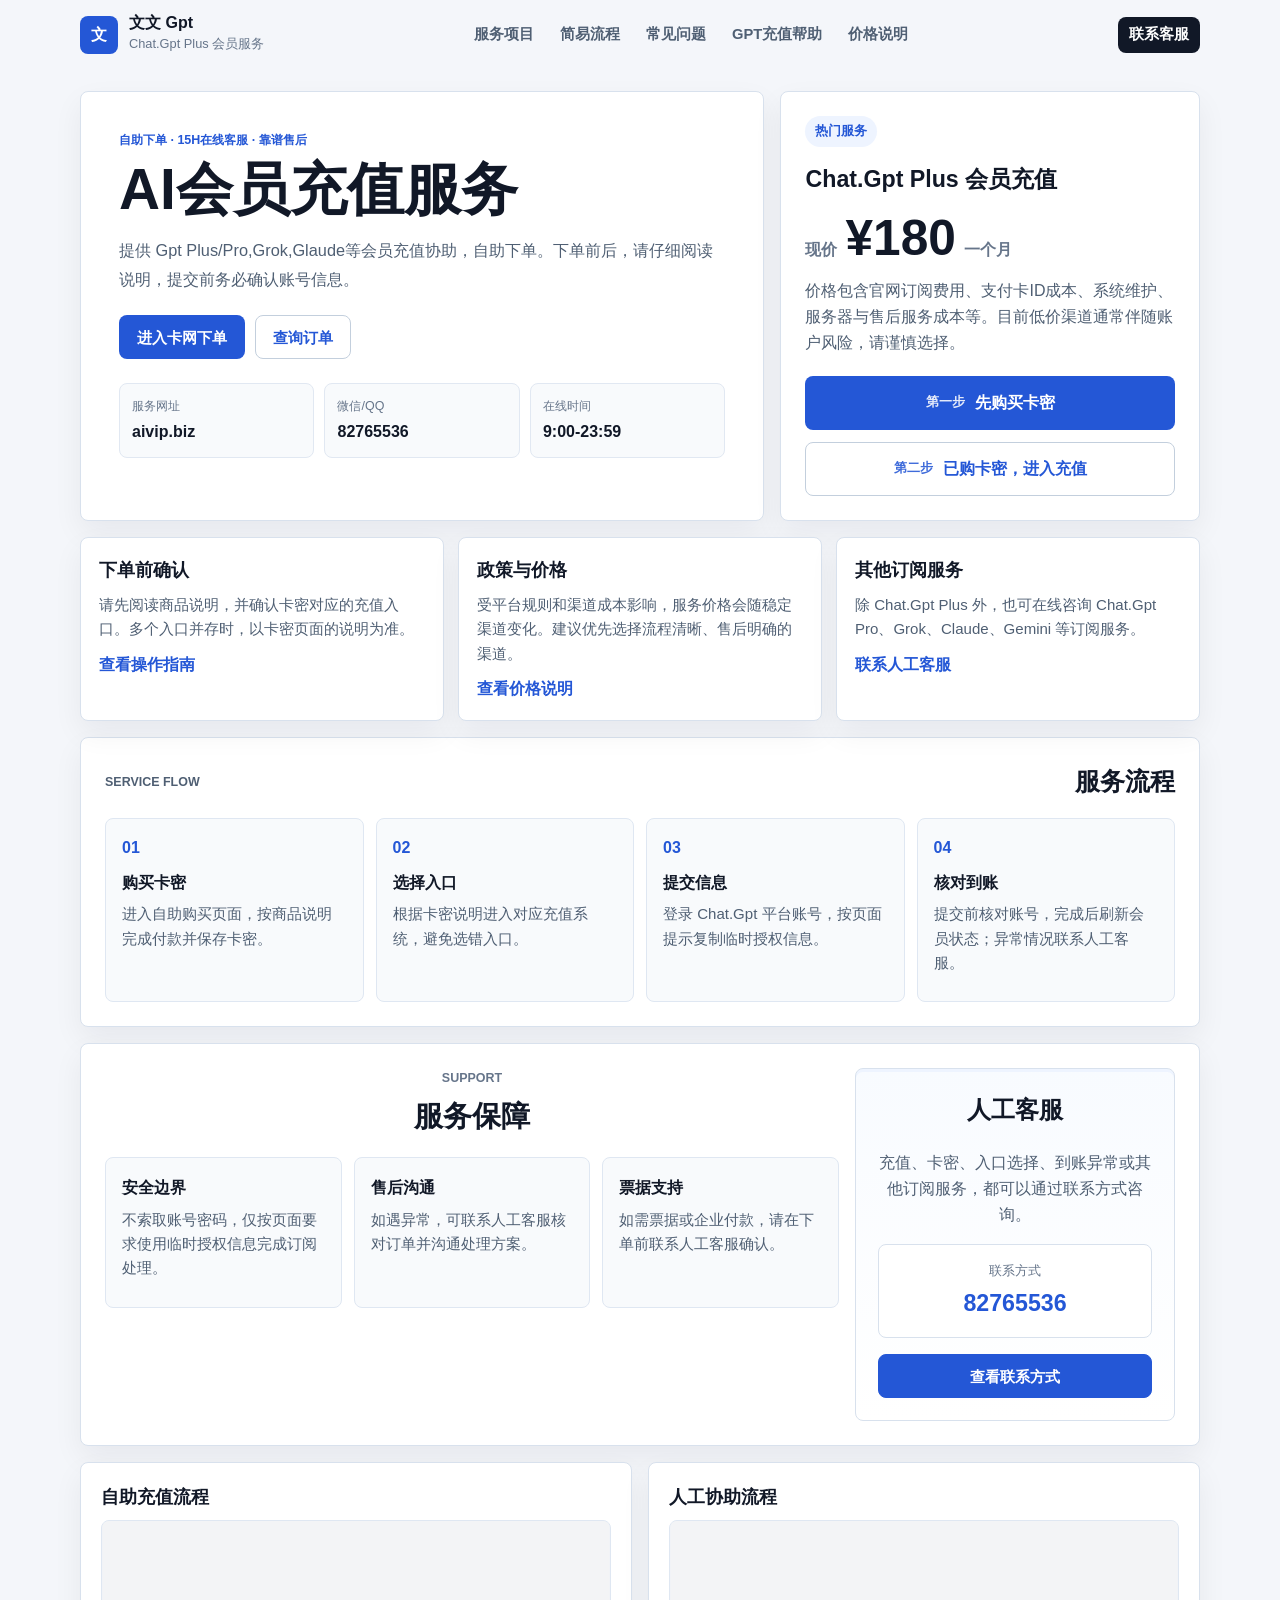
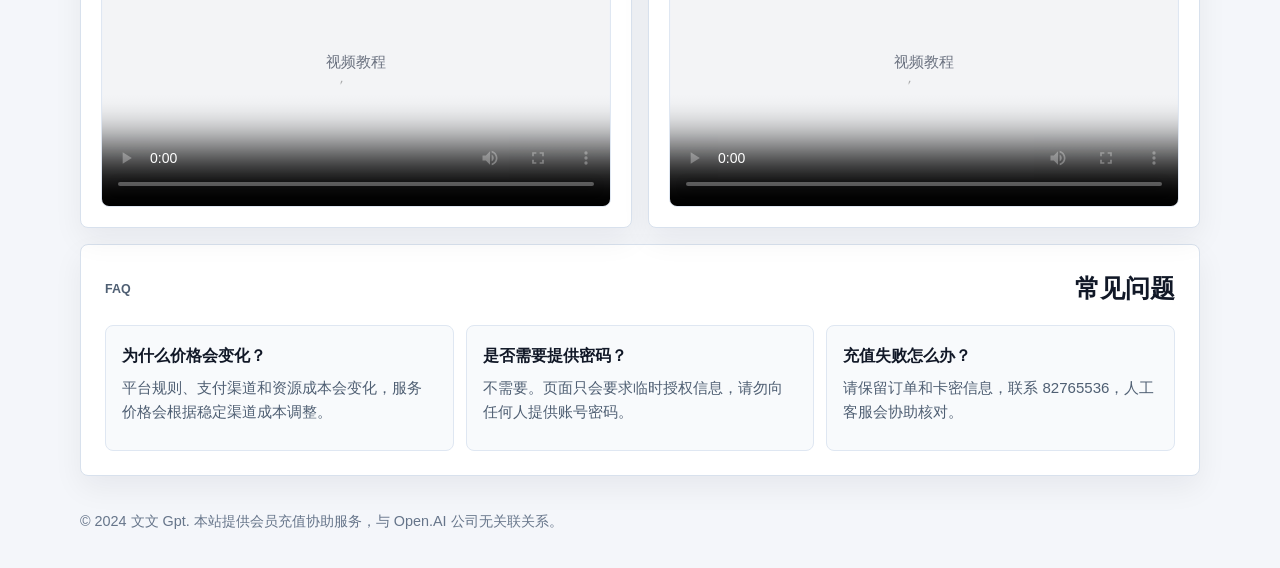
==== index.html @ f16b0b7b "Backup site files from lsw116/linlin at 4ec5c70" ====
<!DOCTYPE html>
<html lang="zh-CN">
<head>
  <meta charset="UTF-8">
  <meta name="viewport" content="width=device-width, initial-scale=1.0">
  <title>Chat.Gpt Plus 会员服务 | 文文 Gpt</title>
  <meta name="description" content="Chat.Gpt Plus 会员充值协助、自助购买指引与人工客服支持。服务网址 aivip.biz，联系方式 82765536。">
  <meta name="robots" content="noindex,nofollow,noarchive,nosnippet">
  <meta name="googlebot" content="noindex,nofollow,noarchive,nosnippet">
  <meta name="referrer" content="no-referrer">
  <link rel="stylesheet" href="assets/professional.css">
</head>
<body class="clean-home">
  <header class="site-header">
    <a class="brand" href="index.html" aria-label="文文 Gpt 首页">
      <span class="brand-mark">文</span>
      <span>
        <strong>文文 Gpt</strong>
        <small>Chat.Gpt Plus 会员服务</small>
      </span>
    </a>
    <nav class="site-nav" aria-label="主导航">
      <a href="#service">服务项目</a>
      <a href="#process">简易流程</a>
      <a href="#faq">常见问题</a>
      <a href="help.html"> GPT充值帮助</a>
      <a href="gpt170.html">价格说明</a>
    </nav>
    <a class="nav-action" href="#" onclick="event.preventDefault(); alert('客服每日15小时在线，微信和 QQ 同号：82765536');">联系客服</a>
  </header>

  <main>
    <section class="hero-section">
      <div class="hero-copy">
        <p class="eyebrow">自助下单 · 15h在线客服 · 靠谱售后</p>
        <h1>AI会员充值服务</h1>
        <p class="hero-lead">
          提供 Gpt Plus/Pro,Grok,Glaude等会员充值协助，自助下单。下单前后，请仔细阅读说明，提交前务必确认账号信息。
        </p>
        <div class="hero-actions">
          <a class="btn btn-primary" href="https://fe.dtyuedan.cn/shop/gptplus" target="_blank" rel="noopener noreferrer nofollow">进入卡网下单</a>
          <a class="btn btn-secondary" href="https://fe.dtyuedan.cn/order" target="_blank" rel="noopener noreferrer nofollow" data-order-query>查询订单</a>
        </div>
        <dl class="hero-meta">
          <div>
            <dt>服务网址</dt>
            <dd>aivip.biz</dd>
          </div>
          <div>
            <dt>微信/QQ</dt>
            <dd>82765536</dd>
          </div>
          <div>
            <dt>在线时间</dt>
            <dd>9:00-23:59</dd>
          </div>
        </dl>
      </div>

      <aside class="order-card" id="service">
        <div class="card-label">热门服务</div>
        <h2>Chat.Gpt Plus 会员充值</h2>
        <div class="price-row">
          <span>现价</span>
          <strong>¥180</strong>
          <span>一个月</span>
        </div>
        <p>价格包含官网订阅费用、支付卡ID成本、系统维护、服务器与售后服务成本等。目前低价渠道通常伴随账户风险，请谨慎选择。</p>
        <div class="order-actions">
          <a class="btn btn-primary full step-button" href="https://fe.dtyuedan.cn/shop/gptplus" target="_blank" rel="noopener noreferrer nofollow"><span>第一步</span>先购买卡密</a>
          <a class="btn btn-secondary full step-button" href="5.html"><span>第二步</span>已购卡密，进入充值</a>
        </div>
      </aside>
    </section>

    <section class="notice-row" aria-label="重要提示">
      <article>
        <h2>下单前确认</h2>
        <p>请先阅读商品说明，并确认卡密对应的充值入口。多个入口并存时，以卡密页面的说明为准。</p>
        <a href="help.html">查看操作指南</a>
      </article>
      <article>
        <h2>政策与价格</h2>
        <p>受平台规则和渠道成本影响，服务价格会随稳定渠道变化。建议优先选择流程清晰、售后明确的渠道。</p>
        <a href="gpt170.html">查看价格说明</a>
      </article>
      <article>
        <h2>其他订阅服务</h2>
        <p>除 Chat.Gpt Plus 外，也可在线咨询 Chat.Gpt Pro、Grok、Claude、Gemini 等订阅服务。</p>
        <a href="help.html#contact">联系人工客服</a>
      </article>
    </section>

    <section class="process-section" id="process">
      <div class="section-head">
        <p class="eyebrow">Service Flow</p>
        <h2>服务流程</h2>
      </div>
      <div class="steps-grid">
        <article>
          <span>01</span>
          <h3>购买卡密</h3>
          <p>进入自助购买页面，按商品说明完成付款并保存卡密。</p>
        </article>
        <article>
          <span>02</span>
          <h3>选择入口</h3>
          <p>根据卡密说明进入对应充值系统，避免选错入口。</p>
        </article>
        <article>
          <span>03</span>
          <h3>提交信息</h3>
          <p>登录 Chat.Gpt 平台账号，按页面提示复制临时授权信息。</p>
        </article>
        <article>
          <span>04</span>
          <h3>核对到账</h3>
          <p>提交前核对账号，完成后刷新会员状态；异常情况联系人工客服。</p>
        </article>
      </div>
    </section>

    <section class="split-section">
      <div>
        <div class="section-head">
          <p class="eyebrow">Support</p>
          <h2>服务保障</h2>
        </div>
        <div class="support-list">
          <article>
            <h3>安全边界</h3>
            <p>不索取账号密码，仅按页面要求使用临时授权信息完成订阅处理。</p>
          </article>
          <article>
            <h3>售后沟通</h3>
            <p>如遇异常，可联系人工客服核对订单并沟通处理方案。</p>
          </article>
          <article>
            <h3>票据支持</h3>
            <p>如需票据或企业付款，请在下单前联系人工客服确认。</p>
          </article>
        </div>
      </div>
      <aside class="contact-panel">
        <h2>人工客服</h2>
        <p>充值、卡密、入口选择、到账异常或其他订阅服务，都可以通过联系方式咨询。</p>
        <div class="wechat-box">
          <span>联系方式</span>
          <strong>82765536</strong>
        </div>
        <a class="btn btn-primary full" href="help.html#contact">查看联系方式</a>
      </aside>
    </section>

    <section class="video-grid" id="video">
      <article>
        <h2>自助充值流程</h2>
        <video controls title="Chat.Gpt Plus 自助充值操作视频" referrerpolicy="no-referrer" poster="data:image/svg+xml,%3Csvg xmlns='http://www.w3.org/2000/svg' viewBox='0 0 800 450'%3E%3Crect width='800' height='450' fill='%23f3f4f6'/%3E%3Ctext x='50%25' y='50%25' dominant-baseline='middle' text-anchor='middle' font-family='Inter' font-size='24' fill='%236b7280'%3E视频教程%3C/text%3E%3C/svg%3E">
          <source src="https://cloud.video.taobao.com/vod/FbJyK4EKwB7btoRMw7lA98guu6U_p0BMQVdTUML7WWc.mp4" type="video/mp4">
        </video>
      </article>
      <article>
        <h2>人工协助流程</h2>
        <video controls title="人工协助流程操作视频" referrerpolicy="no-referrer" poster="data:image/svg+xml,%3Csvg xmlns='http://www.w3.org/2000/svg' viewBox='0 0 800 450'%3E%3Crect width='800' height='450' fill='%23f3f4f6'/%3E%3Ctext x='50%25' y='50%25' dominant-baseline='middle' text-anchor='middle' font-family='Inter' font-size='24' fill='%236b7280'%3E视频教程%3C/text%3E%3C/svg%3E">
          <source src="https://cloud.video.taobao.com/vod/_Zd1yb1LTLKlWbXtnfvvm9AOchXv3KpqyvNXuIQI2ng.mp4" type="video/mp4">
        </video>
      </article>
    </section>

    <section class="faq-section" id="faq">
      <div class="section-head">
        <p class="eyebrow">FAQ</p>
        <h2>常见问题</h2>
      </div>
      <div class="faq-grid">
        <article>
          <h3>为什么价格会变化？</h3>
          <p>平台规则、支付渠道和资源成本会变化，服务价格会根据稳定渠道成本调整。</p>
        </article>
        <article>
          <h3>是否需要提供密码？</h3>
          <p>不需要。页面只会要求临时授权信息，请勿向任何人提供账号密码。</p>
        </article>
        <article>
          <h3>充值失败怎么办？</h3>
          <p>请保留订单和卡密信息，联系 82765536，人工客服会协助核对。</p>
        </article>
      </div>
    </section>
  </main>

  <div class="order-query-modal" data-order-query-modal hidden role="dialog" aria-modal="true" aria-labelledby="orderQueryTitle">
    <div class="order-query-dialog">
      <h2 id="orderQueryTitle">查询订单</h2>
      <p>忘记卡密或使用说明？使用 JR 开头的订单号或联系方式，可通过此处查询订单。</p>
      <div class="order-query-actions">
        <button type="button" data-order-cancel>取消</button>
        <button class="order-query-confirm" type="button" data-order-confirm>确认进入</button>
      </div>
    </div>
  </div>

  <script>
    (() => {
      const modal = document.querySelector("[data-order-query-modal]");
      const triggers = document.querySelectorAll("[data-order-query]");
      if (!modal || !triggers.length) return;

      const cancelButton = modal.querySelector("[data-order-cancel]");
      const confirmButton = modal.querySelector("[data-order-confirm]");
      let targetUrl = "";

      const closeModal = () => {
        modal.hidden = true;
        targetUrl = "";
      };

      triggers.forEach((trigger) => {
        trigger.addEventListener("click", (event) => {
          event.preventDefault();
          targetUrl = trigger.href;
          modal.hidden = false;
          confirmButton.focus();
        });
      });

      cancelButton.addEventListener("click", closeModal);

      modal.addEventListener("click", (event) => {
        if (event.target === modal) closeModal();
      });

      document.addEventListener("keydown", (event) => {
        if (event.key === "Escape" && !modal.hidden) closeModal();
      });

      confirmButton.addEventListener("click", () => {
        const url = targetUrl;
        closeModal();
        if (url) window.open(url, "_blank", "noopener,noreferrer");
      });
    })();
  </script>

  <footer class="clean-footer">
    <p>© 2024 文文 Gpt. 本站提供会员充值协助服务，与 Open.AI 公司无关联关系。</p>
  </footer>
</body>
</html>
---- assets/professional.css ----
:root {
  --page: #f4f6fa;
  --surface: #ffffff;
  --surface-soft: #f8fafc;
  --ink: #111827;
  --muted: #4f5f73;
  --soft: #66758a;
  --line: #d8e1ed;
  --line-strong: #c3cfdd;
  --brand: #2457d6;
  --brand-dark: #173f9b;
  --brand-soft: #eef4ff;
  --success: #0f766e;
  --success-soft: #ecfdf5;
  --warning: #b45309;
  --warning-soft: #fff7ed;
  --danger: #b91c1c;
  --danger-soft: #fef2f2;
  --shadow: 0 12px 30px rgba(15, 23, 42, 0.06);
  --shadow-soft: 0 8px 22px rgba(15, 23, 42, 0.05);
  --radius: 8px;
}

* {
  box-sizing: border-box;
  letter-spacing: 0 !important;
}

html {
  background: var(--page);
  scroll-behavior: smooth;
  -webkit-text-size-adjust: 100%;
}

body {
  margin: 0;
  background: var(--page) !important;
  color: var(--ink) !important;
  font-family: -apple-system, BlinkMacSystemFont, "Segoe UI", "PingFang SC",
    "Hiragino Sans GB", "Microsoft YaHei", Arial, sans-serif !important;
  line-height: 1.62 !important;
  overflow-x: hidden !important;
  -webkit-font-smoothing: antialiased;
  text-rendering: optimizeLegibility;
}

a {
  color: var(--brand);
  text-decoration: none;
}

a:hover {
  text-decoration: underline;
}

p,
li,
dd,
dt,
span,
a,
h1,
h2,
h3 {
  overflow-wrap: anywhere;
}

img,
video {
  max-width: 100%;
  height: auto;
}

strong {
  color: var(--ink) !important;
}

/* Home */
.clean-home main,
.clean-footer,
.site-header {
  width: min(1120px, calc(100% - 32px));
  margin: 0 auto;
}

.site-header {
  display: grid;
  grid-template-columns: auto 1fr auto;
  align-items: center;
  gap: 22px;
  padding: 14px 0;
}

.brand {
  display: inline-flex;
  align-items: center;
  gap: 11px;
  color: var(--ink);
  min-width: 0;
}

.brand:hover {
  text-decoration: none;
}

.brand-mark {
  display: grid;
  place-items: center;
  width: 38px;
  height: 38px;
  flex: 0 0 auto;
  border-radius: var(--radius);
  background: var(--brand);
  color: #fff;
  font-size: 1rem;
  font-weight: 800;
}

.brand strong,
.brand small {
  display: block;
}

.brand strong {
  font-size: 1rem;
  line-height: 1.15;
}

.brand small {
  margin-top: 2px;
  color: var(--soft);
  font-size: 0.8rem;
}

.site-nav {
  display: flex;
  justify-content: center;
  gap: 4px;
  min-width: 0;
}

.site-nav a,
.nav-action {
  display: inline-flex;
  align-items: center;
  justify-content: center;
  min-height: 36px;
  padding: 0 11px;
  border-radius: var(--radius);
  color: var(--muted);
  font-size: 0.92rem;
  font-weight: 650;
  white-space: nowrap;
}

.site-nav a:hover {
  background: #e9eef7;
  color: var(--ink);
  text-decoration: none;
}

.nav-action {
  background: var(--ink);
  color: #fff;
}

.nav-action:hover {
  background: #1f2937;
  text-decoration: none;
}

.hero-section {
  display: grid;
  grid-template-columns: minmax(0, 1.24fr) minmax(320px, 0.76fr);
  gap: 16px;
  align-items: stretch;
  padding: 22px 0 16px;
}

.hero-copy,
.order-card,
.notice-row article,
.process-section,
.split-section,
.video-grid article,
.faq-section {
  background: var(--surface);
  border: 1px solid var(--line);
  border-radius: var(--radius);
  box-shadow: var(--shadow);
}

.hero-copy {
  padding: 38px;
}

.eyebrow {
  margin: 0 0 10px !important;
  color: var(--brand) !important;
  font-size: 0.78rem;
  font-weight: 780;
  text-transform: uppercase;
}

.hero-copy h1 {
  margin: 0 0 16px !important;
  color: var(--ink) !important;
  font-size: 3.55rem !important;
  line-height: 1.05 !important;
  font-weight: 820 !important;
}

.hero-lead {
  max-width: 660px;
  margin: 0 0 22px !important;
  color: var(--muted) !important;
  font-size: 1.02rem;
  line-height: 1.75;
}

.hero-actions {
  display: flex;
  flex-wrap: wrap;
  gap: 10px;
  margin: 0 0 24px;
}

.clean-home .btn {
  display: inline-flex;
  align-items: center;
  justify-content: center;
  min-height: 44px;
  padding: 0 17px;
  border: 1px solid transparent;
  border-radius: var(--radius);
  font-size: 0.95rem;
  font-weight: 760;
  line-height: 1.25;
  text-align: center;
  transition: background-color 0.16s ease, border-color 0.16s ease, transform 0.16s ease;
}

.clean-home .btn:hover {
  transform: translateY(-1px);
  text-decoration: none;
}

.clean-home .btn-primary {
  background: var(--brand);
  color: #fff;
}

.clean-home .btn-primary:hover {
  background: var(--brand-dark);
}

.clean-home .btn-secondary {
  background: #fff;
  color: var(--brand);
  border-color: var(--line-strong);
}

.clean-home .btn-secondary:hover {
  border-color: var(--brand);
}

.clean-home .btn.full {
  width: 100%;
}

.hero-meta {
  display: grid;
  grid-template-columns: repeat(3, minmax(0, 1fr));
  gap: 10px;
  margin: 0;
}

.hero-meta div {
  min-width: 0;
  padding: 12px;
  background: var(--surface-soft);
  border: 1px solid #e1e8f2;
  border-radius: var(--radius);
}

.hero-meta dt {
  margin: 0 0 3px;
  color: var(--soft);
  font-size: 0.78rem;
}

.hero-meta dd {
  margin: 0;
  color: var(--ink);
  font-weight: 760;
}

.order-card {
  display: flex;
  flex-direction: column;
  padding: 24px;
}

.card-label {
  display: inline-flex;
  width: fit-content;
  margin-bottom: 14px;
  padding: 5px 10px;
  border-radius: 999px;
  background: var(--brand-soft);
  color: var(--brand);
  font-size: 0.8rem;
  font-weight: 760;
}

.order-card h2,
.notice-row h2,
.process-section h2,
.split-section h2,
.video-grid h2,
.faq-section h2 {
  margin-top: 0 !important;
  color: var(--ink) !important;
  font-weight: 780 !important;
}

.order-card h2 {
  margin-bottom: 12px !important;
  font-size: 1.45rem !important;
}

.price-row {
  display: flex;
  align-items: baseline;
  flex-wrap: wrap;
  gap: 8px;
  margin: 4px 0 14px;
}

.price-row strong {
  color: var(--ink) !important;
  font-size: 3.1rem;
  font-weight: 840;
  line-height: 1;
}

.price-row span {
  color: var(--soft);
  font-weight: 700;
}

.order-card p {
  margin: 0 0 16px !important;
  color: var(--muted) !important;
}

.order-actions {
  display: grid;
  gap: 12px;
  margin-top: auto;
  padding-top: 4px;
}

.order-actions .step-button {
  display: flex;
  gap: 10px;
  min-height: 54px;
  font-size: 1rem;
}

.order-actions .step-button span {
  flex: 0 0 auto;
  font-size: 0.84rem;
  font-weight: 820;
  opacity: 0.88;
}

.order-steps {
  display: none !important;
}

.notice-row {
  display: grid;
  grid-template-columns: repeat(3, minmax(0, 1fr));
  gap: 14px;
  margin: 0 0 16px;
}

.notice-row article {
  padding: 18px;
}

.notice-row h2,
.video-grid h2 {
  margin-bottom: 8px !important;
  font-size: 1.12rem !important;
}

.notice-row p,
.process-section p,
.split-section p,
.faq-section p {
  color: var(--muted) !important;
}

.notice-row p,
.steps-grid p,
.support-list p,
.faq-grid p {
  margin: 0 0 10px !important;
  font-size: 0.94rem;
}

.notice-row a {
  font-weight: 760;
}

.process-section,
.faq-section {
  margin-bottom: 16px;
  padding: 24px;
}

.section-head {
  display: flex;
  align-items: end;
  justify-content: space-between;
  gap: 16px;
  margin-bottom: 16px;
}

.section-head h2 {
  margin-bottom: 0 !important;
  font-size: 1.55rem !important;
}

.steps-grid,
.faq-grid {
  display: grid;
  gap: 12px;
}

.steps-grid {
  grid-template-columns: repeat(4, minmax(0, 1fr));
}

.faq-grid {
  grid-template-columns: repeat(3, minmax(0, 1fr));
}

.steps-grid article,
.faq-grid article,
.support-list article {
  min-width: 0;
  padding: 16px;
  background: var(--surface-soft);
  border: 1px solid #dfe7f2;
  border-radius: var(--radius);
}

.steps-grid span {
  display: inline-flex;
  margin-bottom: 8px;
  color: var(--brand);
  font-weight: 840;
}

.steps-grid h3,
.faq-grid h3,
.support-list h3 {
  margin: 0 0 7px !important;
  color: var(--ink) !important;
  font-size: 1.02rem !important;
}

.split-section {
  display: grid;
  grid-template-columns: minmax(0, 1fr) 320px;
  gap: 16px;
  margin-bottom: 16px;
  padding: 24px;
}

.support-list {
  display: grid;
  grid-template-columns: repeat(3, minmax(0, 1fr));
  gap: 12px;
}

.contact-panel {
  padding: 22px;
  border-radius: var(--radius);
  background: var(--ink);
  color: #fff;
}

.contact-panel h2,
.contact-panel p,
.contact-panel strong {
  color: #fff !important;
}

.wechat-box {
  margin: 16px 0;
  padding: 15px;
  border-radius: var(--radius);
  background: rgba(255, 255, 255, 0.1);
}

.wechat-box span,
.wechat-box strong {
  display: block;
  color: #fff !important;
}

.wechat-box span {
  font-size: 0.84rem;
  opacity: 0.72;
}

.wechat-box strong {
  margin-top: 3px;
  font-size: 1.45rem;
}

.contact-panel .btn-primary {
  background: #fff;
  color: var(--ink);
}

@media (min-width: 961px) {
  .split-section > div > .section-head {
    display: block;
    text-align: center;
    margin-bottom: 18px;
  }

  .split-section > div > .section-head .eyebrow {
    margin: 0 0 4px !important;
    color: var(--soft) !important;
  }

  .split-section > div > .section-head h2 {
    font-size: 1.8rem !important;
  }

  .split-section .contact-panel {
    background: linear-gradient(180deg, #f8fbff 0%, #ffffff 100%);
    border: 1px solid var(--line);
    box-shadow: inset 0 3px 0 var(--brand-soft);
    color: var(--ink);
    text-align: center;
  }

  .split-section .contact-panel h2 {
    color: var(--ink) !important;
  }

  .split-section .contact-panel p {
    color: var(--muted) !important;
  }

  .split-section .contact-panel strong {
    color: var(--brand) !important;
  }

  .split-section .wechat-box {
    background: #ffffff;
    border: 1px solid var(--line);
    text-align: center;
  }

  .split-section .wechat-box span {
    color: var(--soft) !important;
    opacity: 1;
  }

  .split-section .wechat-box strong {
    color: var(--brand) !important;
  }

  .split-section .contact-panel .btn-primary {
    background: var(--brand);
    border-color: var(--brand);
    color: #ffffff;
  }
}

.video-grid {
  display: grid;
  grid-template-columns: repeat(2, minmax(0, 1fr));
  gap: 16px;
  margin-bottom: 16px;
}

.video-grid article {
  padding: 20px;
}

.video-grid video {
  display: block;
  width: 100%;
  aspect-ratio: 16 / 9;
  background: #eef2f7;
  border: 1px solid #dfe7f2;
  border-radius: var(--radius);
}

.clean-footer {
  padding: 18px 0 34px;
  color: var(--soft);
  font-size: 0.9rem;
}

.clean-footer p {
  margin: 0;
  color: var(--soft) !important;
}

.order-query-modal[hidden] {
  display: none !important;
}

.order-query-modal {
  position: fixed;
  inset: 0;
  z-index: 9999;
  display: grid;
  place-items: center;
  padding: 20px;
  background: rgba(15, 23, 42, 0.42);
}

.order-query-dialog {
  width: min(420px, 100%);
  padding: 22px;
  background: #fff;
  border: 1px solid var(--line);
  border-radius: 12px;
  box-shadow: 0 24px 70px rgba(15, 23, 42, 0.22);
  text-align: left;
}

.order-query-dialog h2 {
  margin: 0 0 10px !important;
  color: var(--ink) !important;
  font-size: 1.25rem !important;
}

.order-query-dialog p {
  margin: 0 !important;
  color: var(--muted) !important;
}

.order-query-actions {
  display: flex;
  justify-content: flex-end;
  gap: 10px;
  margin-top: 20px;
}

.order-query-actions button {
  min-height: 42px;
  padding: 0 16px;
  border: 1px solid var(--line-strong);
  border-radius: var(--radius);
  background: #fff;
  color: var(--ink);
  font: inherit;
  font-weight: 760;
  cursor: pointer;
}

.order-query-actions .order-query-confirm {
  background: var(--brand);
  border-color: var(--brand);
  color: #fff;
}

/* Shared subpages */
body:not(.clean-home) {
  display: block !important;
  min-height: 100vh;
  padding: 0 0 40px !important;
  justify-content: initial !important;
  align-items: initial !important;
}

.subpage-topbar {
  width: min(1040px, calc(100% - 32px));
  margin: 16px auto 0;
  display: flex;
  align-items: center;
  justify-content: space-between;
  gap: 14px;
  padding: 10px 12px;
  background: rgba(255, 255, 255, 0.96);
  border: 1px solid var(--line);
  border-radius: var(--radius);
  box-shadow: var(--shadow-soft);
}

.subpage-brand {
  display: inline-flex;
  align-items: center;
  min-height: 34px;
  color: var(--ink);
  font-weight: 820;
}

.subpage-brand:hover {
  text-decoration: none;
}

.subpage-topbar nav {
  display: flex;
  flex-wrap: wrap;
  justify-content: flex-end;
  gap: 4px;
}

.subpage-topbar nav a {
  display: inline-flex;
  align-items: center;
  min-height: 34px;
  padding: 0 10px;
  border-radius: var(--radius);
  color: var(--muted);
  font-size: 0.9rem;
  font-weight: 650;
}

.subpage-topbar nav a:hover {
  background: var(--brand-soft);
  color: var(--brand);
  text-decoration: none;
}

body:not(.clean-home) > .container,
body:not(.clean-home) main.container {
  width: min(960px, calc(100% - 32px)) !important;
  max-width: 960px !important;
  margin: 16px auto 40px !important;
  padding: 28px !important;
  background: var(--surface) !important;
  border: 1px solid var(--line) !important;
  border-radius: var(--radius) !important;
  box-shadow: var(--shadow) !important;
}

body:not(.clean-home) h1 {
  margin: 0 0 18px !important;
  color: var(--ink) !important;
  font-size: 2rem !important;
  line-height: 1.2 !important;
  font-weight: 820 !important;
  border-bottom: 0 !important;
}

body:not(.clean-home) h2 {
  margin: 26px 0 12px !important;
  padding-bottom: 8px !important;
  color: var(--ink) !important;
  font-size: 1.35rem !important;
  line-height: 1.3 !important;
  font-weight: 780 !important;
  border-bottom: 1px solid var(--line) !important;
}

body:not(.clean-home) h3 {
  margin: 18px 0 8px !important;
  color: var(--ink) !important;
  font-size: 1.08rem !important;
  font-weight: 760 !important;
  border-bottom: 0 !important;
}

body:not(.clean-home) p,
body:not(.clean-home) li {
  color: var(--muted) !important;
}

body:not(.clean-home) hr {
  margin: 28px 0 !important;
  border: 0 !important;
  border-top: 1px solid var(--line) !important;
}

body:not(.clean-home) img,
body:not(.clean-home) video {
  border: 1px solid var(--line) !important;
  border-radius: var(--radius) !important;
  background: var(--surface-soft);
}

body:not(.clean-home) .info-box,
body:not(.clean-home) .contact-box,
body:not(.clean-home) .section,
body:not(.clean-home) .contact,
body:not(.clean-home) .step-block,
body:not(.clean-home) .content-block,
body:not(.clean-home) .hint,
body:not(.clean-home) .system-card,
body:not(.clean-home) .top-alert {
  background: var(--surface-soft) !important;
  border: 1px solid var(--line) !important;
  border-radius: var(--radius) !important;
  box-shadow: none !important;
}

body:not(.clean-home) .contact-box {
  border-left: 4px solid var(--success) !important;
}

body:not(.clean-home) .info-box,
body:not(.clean-home) .top-alert,
body:not(.clean-home) .focus-warning,
body:not(.clean-home) .focus-block,
body:not(.clean-home) .focus-hint {
  border-left: 4px solid var(--warning) !important;
}

body:not(.clean-home) .top-alert {
  padding: 16px !important;
  background: var(--warning-soft) !important;
}

body:not(.clean-home) .top-alert .title,
body:not(.clean-home) .danger-text,
body:not(.clean-home) .danger-title,
body:not(.clean-home) .em {
  color: var(--danger) !important;
}

body:not(.clean-home) .contact-box code,
body:not(.clean-home) #contact,
body:not(.clean-home) .contact-id strong {
  display: inline-flex !important;
  align-items: center;
  width: fit-content;
  max-width: 100%;
  margin: 6px 0;
  padding: 6px 11px !important;
  border-radius: var(--radius) !important;
  background: var(--success-soft) !important;
  color: #065f46 !important;
  font-size: 1rem !important;
  font-weight: 800 !important;
}

body:not(.clean-home) .pay-button,
body:not(.clean-home) .purchase-link,
body:not(.clean-home) .system-link,
body:not(.clean-home) .warning-cta {
  display: inline-flex !important;
  align-items: center;
  justify-content: center;
  min-height: 46px;
  padding: 0 18px !important;
  background: var(--brand) !important;
  color: #fff !important;
  border: 1px solid var(--brand) !important;
  border-radius: var(--radius) !important;
  box-shadow: none !important;
  font-size: 0.96rem !important;
  font-weight: 760 !important;
  line-height: 1.25 !important;
  text-align: center;
  text-decoration: none !important;
}

body:not(.clean-home) .pay-button:hover,
body:not(.clean-home) .purchase-link:hover,
body:not(.clean-home) .system-link:hover,
body:not(.clean-home) .warning-cta:hover {
  background: var(--brand-dark) !important;
  border-color: var(--brand-dark) !important;
  transform: translateY(-1px);
}

body:not(.clean-home) #backToTopBtn {
  right: 18px !important;
  bottom: 18px !important;
  width: 44px !important;
  height: 44px !important;
  padding: 0 !important;
  border-radius: 999px !important;
  background: var(--ink) !important;
  color: #fff !important;
  box-shadow: var(--shadow-soft) !important;
  font-size: 12px !important;
  line-height: 1.15 !important;
}

/* Recharge entry pages */
.entry-page > .container,
.entry-page main.container {
  max-width: 680px !important;
}

.entry-page header {
  padding: 0 0 10px !important;
}

.entry-page h1 {
  text-align: center;
}

.entry-page .sub,
.entry-page .section-desc,
.entry-page .system-note,
.entry-page .hint p,
.entry-page .extra-text {
  color: var(--muted) !important;
}

.entry-page .section,
.entry-page .contact,
.entry-page .system-card {
  margin-top: 12px !important;
}

.entry-page .section,
.entry-page .contact {
  padding: 14px !important;
}

.entry-page .system-list {
  margin-top: 14px !important;
  gap: 12px !important;
}

.entry-page .system-header {
  padding: 14px !important;
  border-bottom: 1px solid var(--line) !important;
  background: #fff !important;
}

.entry-page .system-actions {
  padding: 12px 14px !important;
  gap: 10px !important;
}

.entry-page .steps-wrap {
  padding: 4px 14px 14px !important;
}

.entry-page .content-block,
.entry-page .hint {
  margin-top: 10px !important;
  padding: 13px !important;
}

.entry-page .focus-block {
  background: var(--warning-soft) !important;
}

.entry-page .focus-hint,
.entry-page .focus-mono {
  background: var(--danger-soft) !important;
  border-color: #fecaca !important;
}

.entry-page ol.steps {
  padding-left: 20px !important;
}

/* Guide pages */
.guide-page > .container {
  max-width: 900px !important;
}

.guide-page > .container > p:first-of-type {
  margin: 0 0 16px !important;
  padding: 14px 16px !important;
  text-align: left !important;
  background: var(--surface-soft);
  border: 1px solid var(--line);
  border-left: 4px solid var(--brand);
  border-radius: var(--radius);
}

.guide-page .nav-bar {
  position: sticky !important;
  top: 10px !important;
  margin: 16px 0 22px !important;
  padding: 8px !important;
  background: #fff !important;
  border: 1px solid var(--line) !important;
  border-radius: var(--radius) !important;
  box-shadow: var(--shadow-soft) !important;
}

.guide-page .nav-bar ul {
  gap: 6px !important;
}

.guide-page .nav-bar a {
  display: inline-flex;
  min-height: 36px;
  align-items: center;
  padding: 0 12px !important;
  border-radius: var(--radius) !important;
}

.guide-page img {
  display: block !important;
  margin: 14px auto !important;
}

/* Policy pages */
.policy-page > .container {
  max-width: 1040px !important;
  display: grid;
  grid-template-columns: repeat(2, minmax(0, 1fr));
  align-items: start;
  gap: 14px;
}

.policy-page .top-alert,
.policy-page .description,
.policy-page .container > p {
  grid-column: 1 / -1;
}

.policy-page .container > p,
.policy-page .description p {
  margin: 0 !important;
  padding: 12px 14px !important;
  background: var(--surface-soft);
  border: 1px solid var(--line);
  border-radius: var(--radius);
  color: var(--muted) !important;
}

.policy-page .notice-image {
  display: block !important;
  width: 100% !important;
  margin: 0 !important;
  object-fit: contain;
}

/* Manual assist pages */
.manual-page > .container {
  max-width: 880px !important;
}

.manual-page .step-block {
  margin-bottom: 18px !important;
  overflow: hidden;
}

.manual-page .step-text {
  padding: 22px !important;
}

.manual-page .step-image {
  padding: 18px !important;
  background: var(--surface-soft) !important;
  border-top: 1px solid var(--line) !important;
}

.manual-page img,
.manual-page video {
  display: block;
  margin: 14px auto !important;
}

.manual-page .video-section {
  padding: 0 22px 22px;
}

.manual-page .video-player {
  width: 100%;
}

/* Maintenance page */
.maintenance-page {
  background: var(--page) !important;
  color: var(--ink) !important;
}

.maintenance-page > .wrap {
  width: min(860px, calc(100% - 32px)) !important;
  margin: 16px auto 40px !important;
}

.maintenance-page .card {
  overflow: hidden;
  background: var(--surface) !important;
  border: 1px solid var(--line) !important;
  border-radius: var(--radius) !important;
  box-shadow: var(--shadow) !important;
  color: var(--ink) !important;
}

.maintenance-page .topbar {
  padding: 16px 20px !important;
  background: var(--warning-soft) !important;
  border-bottom: 1px solid var(--line) !important;
}

.maintenance-page .title {
  margin: 0 !important;
  color: var(--ink) !important;
  font-size: 1.25rem !important;
}

.maintenance-page .content {
  display: grid !important;
  grid-template-columns: minmax(0, 1.1fr) minmax(260px, 0.9fr) !important;
  gap: 14px !important;
  padding: 18px !important;
}

.maintenance-page .panel,
.maintenance-page .kv,
.maintenance-page .callout {
  background: var(--surface-soft) !important;
  border: 1px solid var(--line) !important;
  border-radius: var(--radius) !important;
}

.maintenance-page .panel {
  padding: 16px !important;
}

.maintenance-page .panel p,
.maintenance-page .kv .k,
.maintenance-page .footer {
  color: var(--muted) !important;
}

.maintenance-page .kv .v,
.maintenance-page .panel h2,
.maintenance-page b {
  color: var(--ink) !important;
}

.maintenance-page .icon {
  display: none !important;
}

.maintenance-page .callout {
  display: block !important;
  padding: 12px !important;
  background: var(--warning-soft) !important;
  border-left: 4px solid var(--warning) !important;
}

.maintenance-page .callout p {
  color: var(--muted) !important;
}

.maintenance-page .miniBtn,
.maintenance-page .btn {
  border-radius: var(--radius) !important;
  box-shadow: none !important;
}

.maintenance-page .btn {
  min-width: 0 !important;
  min-height: 46px;
  padding: 0 18px !important;
  background: var(--brand) !important;
  border: 1px solid var(--brand) !important;
  color: #fff !important;
}

.maintenance-page .actions {
  padding: 0 18px 18px !important;
}

.maintenance-page .footer {
  padding: 12px 18px 16px !important;
  border-top: 1px solid var(--line) !important;
}

@media (max-width: 960px) {
  .site-header {
    grid-template-columns: 1fr auto;
  }

  .site-nav {
    display: none;
  }

  .hero-section,
  .notice-row,
  .split-section,
  .video-grid {
    grid-template-columns: 1fr;
  }

  .hero-copy h1 {
    font-size: 2.45rem !important;
  }

  .hero-meta,
  .steps-grid,
  .support-list,
  .faq-grid {
    grid-template-columns: 1fr;
  }

  .split-section {
    padding: 22px;
  }

  .policy-page > .container {
    grid-template-columns: 1fr;
  }

  .maintenance-page .content {
    grid-template-columns: 1fr !important;
  }
}

@media (max-width: 640px) {
  html,
  body {
    width: 100%;
    max-width: 100%;
    overflow-x: hidden !important;
  }

  .clean-home *,
  body:not(.clean-home) * {
    min-width: 0 !important;
  }

  .clean-home main,
  .clean-footer,
  .site-header,
  .subpage-topbar,
  body:not(.clean-home) > .container,
  body:not(.clean-home) main.container,
  .maintenance-page > .wrap {
    width: calc(100% - 24px) !important;
    max-width: calc(100% - 24px) !important;
  }

  .site-header {
    display: flex;
    flex-direction: column;
    align-items: stretch;
    gap: 12px;
  }

  .nav-action {
    width: 100%;
  }

  .hero-section {
    padding-top: 12px;
  }

  .hero-copy,
  .order-card,
  .process-section,
  .split-section,
  .faq-section,
  body:not(.clean-home) > .container,
  body:not(.clean-home) main.container {
    padding: 18px !important;
  }

  .hero-copy h1 {
    font-size: 2rem !important;
    white-space: normal !important;
    overflow-wrap: anywhere !important;
    word-break: break-word !important;
    line-break: anywhere;
  }

  .hero-actions {
    display: grid;
    grid-template-columns: 1fr;
  }

  .hero-actions .btn,
  .order-card .btn {
    width: 100%;
  }

  .price-row strong {
    font-size: 2.75rem;
  }

  .notice-row article,
  .video-grid article {
    padding: 16px;
  }

  .subpage-topbar {
    align-items: flex-start;
    flex-direction: column;
  }

  .subpage-topbar nav {
    justify-content: flex-start;
  }

  body:not(.clean-home) h1 {
    font-size: 1.55rem !important;
    white-space: normal !important;
    overflow-wrap: anywhere !important;
    word-break: break-word !important;
    line-break: anywhere;
  }

  body:not(.clean-home) h2 {
    font-size: 1.18rem !important;
  }

  .guide-page .nav-bar {
    position: static !important;
  }

  .subpage-topbar nav {
    width: 100%;
    justify-content: flex-start;
  }

  .subpage-topbar nav a {
    padding: 0 8px;
    font-size: 0.86rem;
  }

  .guide-page .nav-bar ul {
    justify-content: flex-start !important;
  }

  .guide-page .nav-bar li,
  .guide-page .nav-bar a {
    max-width: 100%;
  }
}
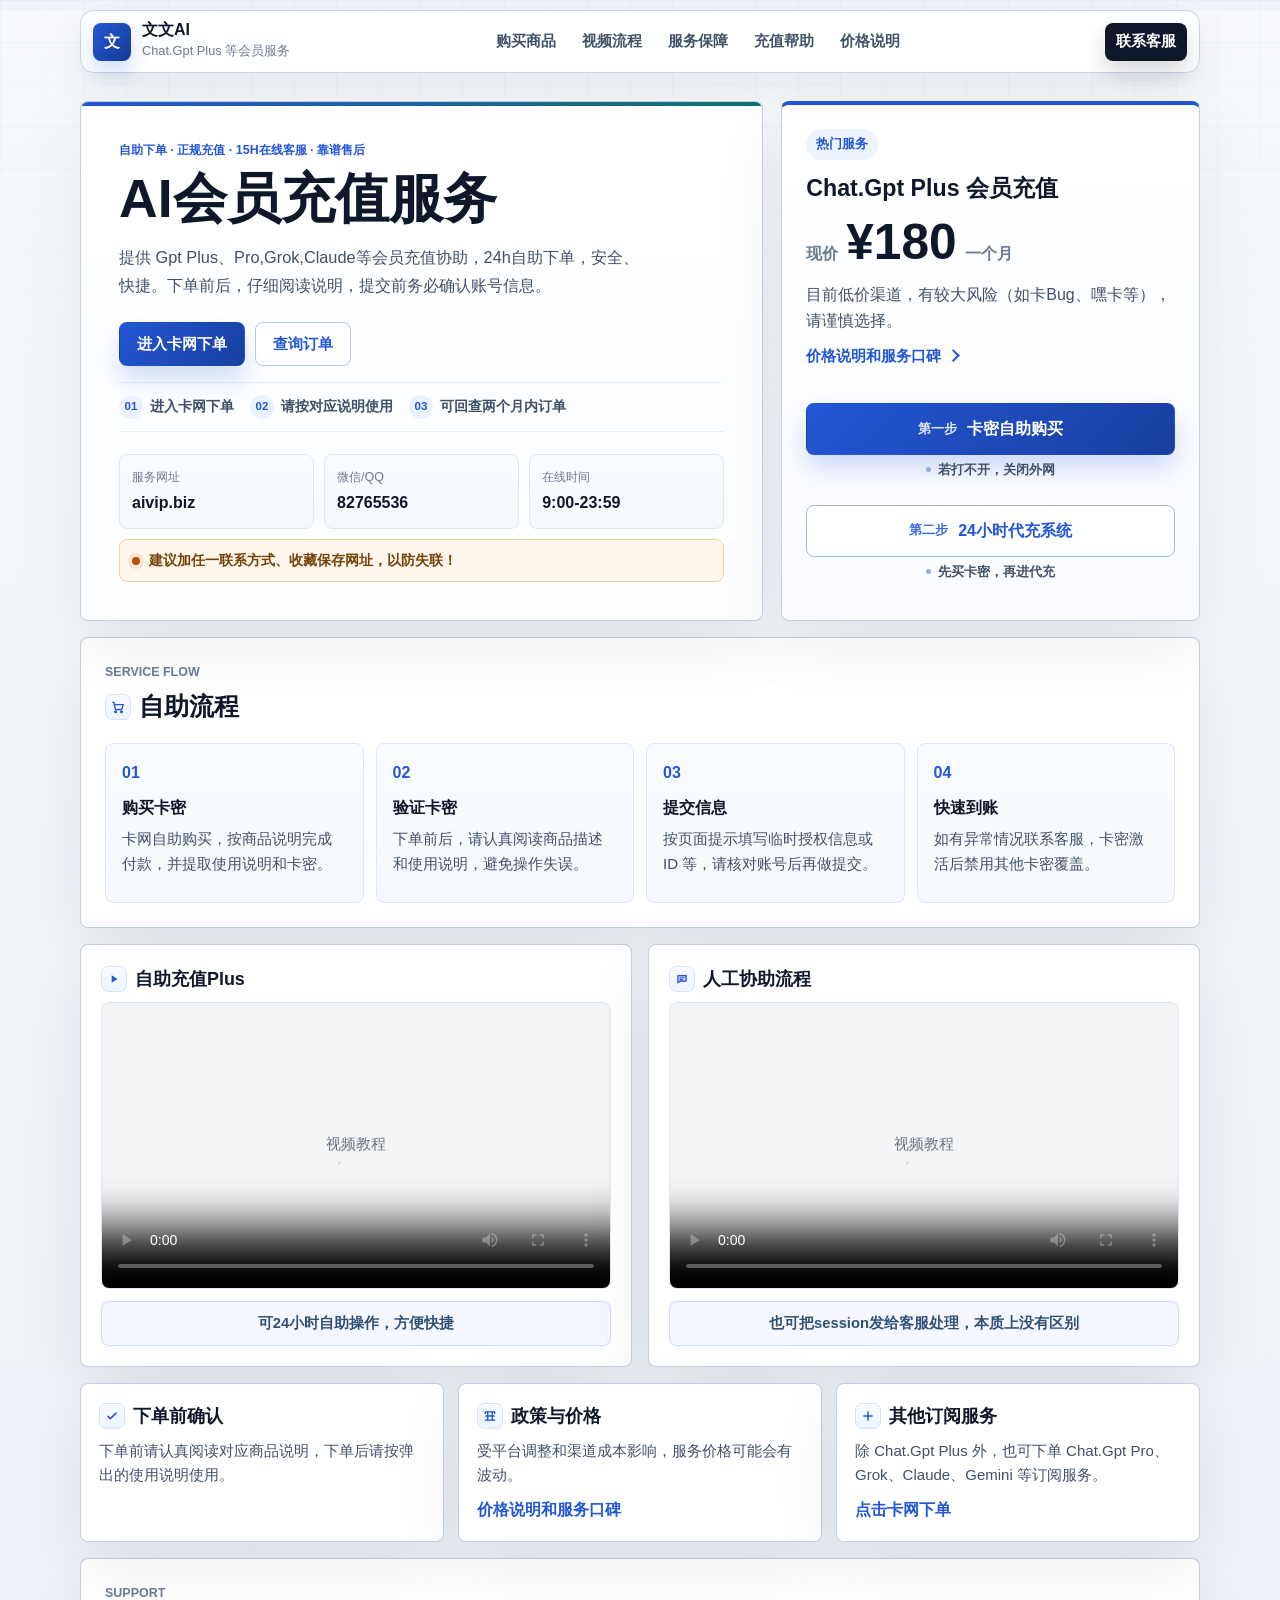
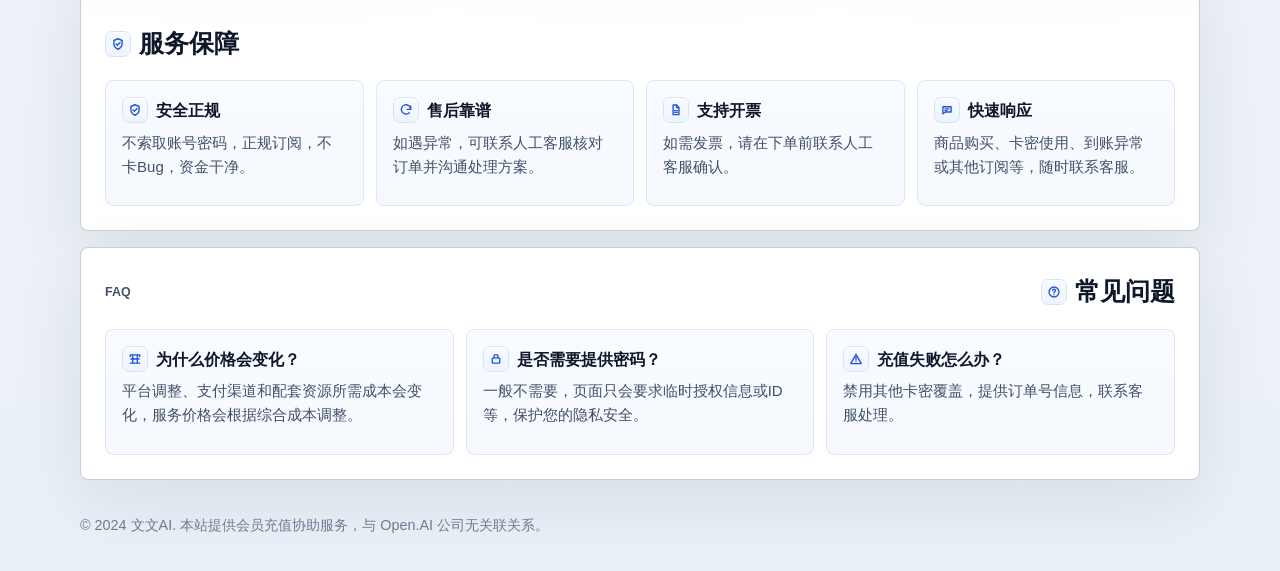
==== commit 8f764c01: "Sync from lsw116/linlin" ====
--- a/index.html
+++ b/index.html
@@ -3,58 +3,64 @@
 <head>
   <meta charset="UTF-8">
   <meta name="viewport" content="width=device-width, initial-scale=1.0">
-  <title>Chat.Gpt Plus 会员服务 | 文文 Gpt</title>
+  <title>Chat.Gpt Plus 等会员服务 | 文文AI</title>
   <meta name="description" content="Chat.Gpt Plus 会员充值协助、自助购买指引与人工客服支持。服务网址 aivip.biz，联系方式 82765536。">
   <meta name="robots" content="noindex,nofollow,noarchive,nosnippet">
   <meta name="googlebot" content="noindex,nofollow,noarchive,nosnippet">
   <meta name="referrer" content="no-referrer">
-  <link rel="stylesheet" href="assets/professional.css">
+  <link rel="stylesheet" href="assets/professional.css?v=home-icons-20260531">
 </head>
 <body class="clean-home">
   <header class="site-header">
-    <a class="brand" href="index.html" aria-label="文文 Gpt 首页">
+    <a class="brand" href="index.html" aria-label="文文AI 首页">
       <span class="brand-mark">文</span>
       <span>
-        <strong>文文 Gpt</strong>
-        <small>Chat.Gpt Plus 会员服务</small>
+        <strong>文文AI</strong>
+        <small>Chat.Gpt Plus 等会员服务</small>
       </span>
     </a>
     <nav class="site-nav" aria-label="主导航">
-      <a href="#service">服务项目</a>
-      <a href="#process">简易流程</a>
-      <a href="#faq">常见问题</a>
-      <a href="help.html"> GPT充值帮助</a>
+      <a href="https://fe.dtyuedan.cn/shop/gptplus" target="_blank" rel="noopener noreferrer nofollow">购买商品</a>
+      <a href="#video">视频流程</a>
+      <a href="#support">服务保障</a>
+      <a href="help.html">充值帮助</a>
       <a href="gpt170.html">价格说明</a>
     </nav>
-    <a class="nav-action" href="#" onclick="event.preventDefault(); alert('客服每日15小时在线，微信和 QQ 同号：82765536');">联系客服</a>
+    <a class="nav-action" href="#" data-contact-qr-open>联系客服</a>
   </header>
 
   <main>
     <section class="hero-section">
       <div class="hero-copy">
-        <p class="eyebrow">自助下单 · 15h在线客服 · 靠谱售后</p>
+        <p class="eyebrow">自助下单 · 正规充值 · 15h在线客服 · 靠谱售后</p>
         <h1>AI会员充值服务</h1>
         <p class="hero-lead">
-          提供 Gpt Plus/Pro,Grok,Glaude等会员充值协助，自助下单。下单前后，请仔细阅读说明，提交前务必确认账号信息。
+          提供 Gpt Plus、Pro,Grok,Claude等会员充值协助，24h自助下单，安全、快捷。下单前后，仔细阅读说明，提交前务必确认账号信息。
         </p>
         <div class="hero-actions">
           <a class="btn btn-primary" href="https://fe.dtyuedan.cn/shop/gptplus" target="_blank" rel="noopener noreferrer nofollow">进入卡网下单</a>
           <a class="btn btn-secondary" href="https://fe.dtyuedan.cn/order" target="_blank" rel="noopener noreferrer nofollow" data-order-query>查询订单</a>
         </div>
+        <div class="hero-route" aria-label="服务路径">
+          <span><b>01</b>进入卡网下单</span>
+          <span><b>02</b>请按对应说明使用</span>
+          <span><b>03</b>可回查两个月内订单</span>
+        </div>
         <dl class="hero-meta">
           <div>
             <dt>服务网址</dt>
-            <dd>aivip.biz</dd>
+            <dd><button class="meta-copy" type="button" data-copy-site="https://aivip.biz/" aria-label="复制服务网址并添加收藏">aivip.biz</button></dd>
           </div>
           <div>
             <dt>微信/QQ</dt>
-            <dd>82765536</dd>
+            <dd><button class="meta-copy" type="button" data-copy-contact="82765536" aria-label="复制微信和 QQ 号">82765536</button></dd>
           </div>
           <div>
             <dt>在线时间</dt>
             <dd>9:00-23:59</dd>
           </div>
         </dl>
+        <p class="hero-save-note">建议加任一联系方式、收藏保存网址，以防失联！</p>
       </div>
 
       <aside class="order-card" id="service">
@@ -65,106 +71,107 @@
           <strong>¥180</strong>
           <span>一个月</span>
         </div>
-        <p>价格包含官网订阅费用、支付卡ID成本、系统维护、服务器与售后服务成本等。目前低价渠道通常伴随账户风险，请谨慎选择。</p>
+        <p>目前低价渠道，有较大风险（如卡Bug、嘿卡等），请谨慎选择。</p>
+        <a class="price-detail-link" href="gpt170.html" target="_blank" rel="noopener noreferrer nofollow">价格说明和服务口碑</a>
         <div class="order-actions">
-          <a class="btn btn-primary full step-button" href="https://fe.dtyuedan.cn/shop/gptplus" target="_blank" rel="noopener noreferrer nofollow"><span>第一步</span>先购买卡密</a>
-          <a class="btn btn-secondary full step-button" href="5.html"><span>第二步</span>已购卡密，进入充值</a>
+          <div class="step-action-item">
+            <a class="btn btn-primary full step-button" href="https://fe.dtyuedan.cn/shop/gptplus" target="_blank" rel="noopener noreferrer nofollow"><span>第一步</span>卡密自助购买</a>
+            <p class="step-tip step-tip-buy">若打不开，关闭外网</p>
+          </div>
+          <div class="step-action-item">
+            <a class="btn btn-secondary full step-button" href="5.html" target="_blank" rel="noopener noreferrer"><span>第二步</span>24小时代充系统</a>
+            <p class="step-tip step-tip-recharge">先买卡密，再进代充</p>
+          </div>
         </div>
       </aside>
-    </section>
-
-    <section class="notice-row" aria-label="重要提示">
-      <article>
-        <h2>下单前确认</h2>
-        <p>请先阅读商品说明，并确认卡密对应的充值入口。多个入口并存时，以卡密页面的说明为准。</p>
-        <a href="help.html">查看操作指南</a>
-      </article>
-      <article>
-        <h2>政策与价格</h2>
-        <p>受平台规则和渠道成本影响，服务价格会随稳定渠道变化。建议优先选择流程清晰、售后明确的渠道。</p>
-        <a href="gpt170.html">查看价格说明</a>
-      </article>
-      <article>
-        <h2>其他订阅服务</h2>
-        <p>除 Chat.Gpt Plus 外，也可在线咨询 Chat.Gpt Pro、Grok、Claude、Gemini 等订阅服务。</p>
-        <a href="help.html#contact">联系人工客服</a>
-      </article>
     </section>
 
     <section class="process-section" id="process">
       <div class="section-head">
         <p class="eyebrow">Service Flow</p>
-        <h2>服务流程</h2>
+        <h2>自助流程</h2>
       </div>
       <div class="steps-grid">
         <article>
           <span>01</span>
           <h3>购买卡密</h3>
-          <p>进入自助购买页面，按商品说明完成付款并保存卡密。</p>
+          <p>卡网自助购买，按商品说明完成付款，并提取使用说明和卡密。</p>
         </article>
         <article>
           <span>02</span>
-          <h3>选择入口</h3>
-          <p>根据卡密说明进入对应充值系统，避免选错入口。</p>
+          <h3>验证卡密</h3>
+          <p>下单前后，请认真阅读商品描述和使用说明，避免操作失误。</p>
         </article>
         <article>
           <span>03</span>
           <h3>提交信息</h3>
-          <p>登录 Chat.Gpt 平台账号，按页面提示复制临时授权信息。</p>
+          <p>按页面提示填写临时授权信息或 ID 等，请核对账号后再做提交。</p>
         </article>
         <article>
           <span>04</span>
-          <h3>核对到账</h3>
-          <p>提交前核对账号，完成后刷新会员状态；异常情况联系人工客服。</p>
-        </article>
-      </div>
-    </section>
-
-    <section class="split-section">
-      <div>
-        <div class="section-head">
-          <p class="eyebrow">Support</p>
-          <h2>服务保障</h2>
-        </div>
-        <div class="support-list">
-          <article>
-            <h3>安全边界</h3>
-            <p>不索取账号密码，仅按页面要求使用临时授权信息完成订阅处理。</p>
-          </article>
-          <article>
-            <h3>售后沟通</h3>
-            <p>如遇异常，可联系人工客服核对订单并沟通处理方案。</p>
-          </article>
-          <article>
-            <h3>票据支持</h3>
-            <p>如需票据或企业付款，请在下单前联系人工客服确认。</p>
-          </article>
-        </div>
-      </div>
-      <aside class="contact-panel">
-        <h2>人工客服</h2>
-        <p>充值、卡密、入口选择、到账异常或其他订阅服务，都可以通过联系方式咨询。</p>
-        <div class="wechat-box">
-          <span>联系方式</span>
-          <strong>82765536</strong>
-        </div>
-        <a class="btn btn-primary full" href="help.html#contact">查看联系方式</a>
-      </aside>
+          <h3>快速到账</h3>
+          <p>如有异常情况联系客服，卡密激活后禁用其他卡密覆盖。</p>
+        </article>
+      </div>
     </section>
 
     <section class="video-grid" id="video">
       <article>
-        <h2>自助充值流程</h2>
+        <h2>自助充值Plus</h2>
         <video controls title="Chat.Gpt Plus 自助充值操作视频" referrerpolicy="no-referrer" poster="data:image/svg+xml,%3Csvg xmlns='http://www.w3.org/2000/svg' viewBox='0 0 800 450'%3E%3Crect width='800' height='450' fill='%23f3f4f6'/%3E%3Ctext x='50%25' y='50%25' dominant-baseline='middle' text-anchor='middle' font-family='Inter' font-size='24' fill='%236b7280'%3E视频教程%3C/text%3E%3C/svg%3E">
           <source src="https://cloud.video.taobao.com/vod/FbJyK4EKwB7btoRMw7lA98guu6U_p0BMQVdTUML7WWc.mp4" type="video/mp4">
         </video>
+        <p class="video-tip">可24小时自助操作，方便快捷</p>
       </article>
       <article>
         <h2>人工协助流程</h2>
         <video controls title="人工协助流程操作视频" referrerpolicy="no-referrer" poster="data:image/svg+xml,%3Csvg xmlns='http://www.w3.org/2000/svg' viewBox='0 0 800 450'%3E%3Crect width='800' height='450' fill='%23f3f4f6'/%3E%3Ctext x='50%25' y='50%25' dominant-baseline='middle' text-anchor='middle' font-family='Inter' font-size='24' fill='%236b7280'%3E视频教程%3C/text%3E%3C/svg%3E">
           <source src="https://cloud.video.taobao.com/vod/_Zd1yb1LTLKlWbXtnfvvm9AOchXv3KpqyvNXuIQI2ng.mp4" type="video/mp4">
         </video>
-      </article>
+        <p class="video-tip">也可把session发给客服处理，本质上没有区别</p>
+      </article>
+    </section>
+
+    <section class="notice-row" aria-label="重要提示">
+      <article>
+        <h2>下单前确认</h2>
+        <p>下单前请认真阅读对应商品说明，下单后请按弹出的使用说明使用。</p>
+      </article>
+      <article>
+        <h2>政策与价格</h2>
+        <p>受平台调整和渠道成本影响，服务价格可能会有波动。</p>
+        <a href="gpt170.html" target="_blank" rel="noopener noreferrer nofollow">价格说明和服务口碑</a>
+      </article>
+      <article>
+        <h2>其他订阅服务</h2>
+        <p>除 Chat.Gpt Plus 外，也可下单 Chat.Gpt Pro、Grok、Claude、Gemini 等订阅服务。</p>
+        <a href="https://fe.dtyuedan.cn/shop/gptplus" target="_blank" rel="noopener noreferrer nofollow">点击卡网下单</a>
+      </article>
+    </section>
+
+    <section class="support-section" id="support">
+      <div class="section-head">
+        <p class="eyebrow">Support</p>
+        <h2>服务保障</h2>
+      </div>
+      <div class="support-list">
+        <article>
+          <h3>安全正规</h3>
+          <p>不索取账号密码，正规订阅，不卡Bug，资金干净。</p>
+        </article>
+        <article>
+          <h3>售后靠谱</h3>
+          <p>如遇异常，可联系人工客服核对订单并沟通处理方案。</p>
+        </article>
+        <article>
+          <h3>支持开票</h3>
+          <p>如需发票，请在下单前联系人工客服确认。</p>
+        </article>
+        <article>
+          <h3>快速响应</h3>
+          <p>商品购买、卡密使用、到账异常或其他订阅等，随时联系客服。</p>
+        </article>
+      </div>
     </section>
 
     <section class="faq-section" id="faq">
@@ -175,15 +182,15 @@
       <div class="faq-grid">
         <article>
           <h3>为什么价格会变化？</h3>
-          <p>平台规则、支付渠道和资源成本会变化，服务价格会根据稳定渠道成本调整。</p>
+          <p>平台调整、支付渠道和配套资源所需成本会变化，服务价格会根据综合成本调整。</p>
         </article>
         <article>
           <h3>是否需要提供密码？</h3>
-          <p>不需要。页面只会要求临时授权信息，请勿向任何人提供账号密码。</p>
+          <p>一般不需要，页面只会要求临时授权信息或ID等，保护您的隐私安全。</p>
         </article>
         <article>
           <h3>充值失败怎么办？</h3>
-          <p>请保留订单和卡密信息，联系 82765536，人工客服会协助核对。</p>
+          <p>禁用其他卡密覆盖，提供订单号信息，联系客服处理。</p>
         </article>
       </div>
     </section>
@@ -200,6 +207,15 @@
     </div>
   </div>
 
+  <div class="contact-qr-modal" data-contact-qr-modal hidden role="dialog" aria-modal="true" aria-labelledby="contactQrTitle">
+    <div class="contact-qr-dialog">
+      <button class="contact-qr-close" type="button" data-contact-qr-close aria-label="关闭">×</button>
+      <h2 id="contactQrTitle">联系客服</h2>
+      <p data-contact-qr-message>客服每日15小时在线，微信和 QQ 同号：82765536</p>
+      <img src="assets/contact-qrcode.png" alt="文文AI 微信二维码" class="contact-qr-image" loading="lazy" decoding="async">
+    </div>
+  </div>
+
   <script>
     (() => {
       const modal = document.querySelector("[data-order-query-modal]");
@@ -240,10 +256,127 @@
         if (url) window.open(url, "_blank", "noopener,noreferrer");
       });
     })();
+
+    (() => {
+      const modal = document.querySelector("[data-contact-qr-modal]");
+      const triggers = document.querySelectorAll("[data-contact-qr-open]");
+      if (!modal || !triggers.length) return;
+
+      const closeButtons = modal.querySelectorAll("[data-contact-qr-close]");
+      const message = modal.querySelector("[data-contact-qr-message]");
+      const defaultMessage = message ? message.textContent : "客服每日15小时在线，微信和 QQ 同号：82765536";
+      const closeModal = () => {
+        modal.hidden = true;
+      };
+      const openModal = (text = defaultMessage) => {
+        if (message) message.textContent = text;
+        modal.hidden = false;
+        const closeButton = modal.querySelector("[data-contact-qr-close]");
+        if (closeButton) closeButton.focus();
+      };
+      window.showContactQrModal = openModal;
+
+      triggers.forEach((trigger) => {
+        trigger.addEventListener("click", (event) => {
+          event.preventDefault();
+          openModal();
+        });
+      });
+
+      closeButtons.forEach((button) => {
+        button.addEventListener("click", closeModal);
+      });
+
+      modal.addEventListener("click", (event) => {
+        if (event.target === modal) closeModal();
+      });
+
+      document.addEventListener("keydown", (event) => {
+        if (event.key === "Escape" && !modal.hidden) closeModal();
+      });
+    })();
+
+    (() => {
+      const copyButtons = document.querySelectorAll("[data-copy-contact]");
+      const siteButtons = document.querySelectorAll("[data-copy-site]");
+      if (!copyButtons.length && !siteButtons.length) return;
+
+      const fallbackCopy = (text) => {
+        const field = document.createElement("textarea");
+        field.value = text;
+        field.setAttribute("readonly", "");
+        field.style.position = "fixed";
+        field.style.opacity = "0";
+        document.body.appendChild(field);
+        field.select();
+        document.execCommand("copy");
+        field.remove();
+      };
+
+      const copyText = async (text) => {
+        if (navigator.clipboard && window.isSecureContext) {
+          await navigator.clipboard.writeText(text);
+        } else {
+          fallbackCopy(text);
+        }
+      };
+
+      const tryAddBookmark = (url, title) => {
+        try {
+          if (window.external && typeof window.external.AddFavorite === "function") {
+            window.external.AddFavorite(url, title);
+            return true;
+          }
+          if (window.sidebar && typeof window.sidebar.addPanel === "function") {
+            window.sidebar.addPanel(title, url, "");
+            return true;
+          }
+        } catch (error) {
+          return false;
+        }
+        return false;
+      };
+
+      copyButtons.forEach((button) => {
+        button.addEventListener("click", async (event) => {
+          event.preventDefault();
+          const text = button.dataset.copyContact || "82765536";
+          try {
+            await copyText(text);
+            if (window.showContactQrModal) {
+              window.showContactQrModal("复制微信/QQ成功，请粘贴添加\n或扫描二维码加微信");
+            } else {
+              alert("复制微信/QQ成功，请粘贴添加\n或扫描二维码加微信");
+            }
+          } catch (error) {
+            fallbackCopy(text);
+            if (window.showContactQrModal) {
+              window.showContactQrModal("复制微信/QQ成功，请粘贴添加\n或扫描二维码加微信");
+            } else {
+              alert("复制微信/QQ成功，请粘贴添加\n或扫描二维码加微信");
+            }
+          }
+        });
+      });
+
+      siteButtons.forEach((button) => {
+        button.addEventListener("click", async (event) => {
+          event.preventDefault();
+          const url = button.dataset.copySite || "https://aivip.biz/";
+          try {
+            await copyText(url);
+          } catch (error) {
+            fallbackCopy(url);
+          }
+          tryAddBookmark(url, "文文AI");
+          alert("已复制网址，可粘贴保存");
+        });
+      });
+    })();
   </script>
 
   <footer class="clean-footer">
-    <p>© 2024 文文 Gpt. 本站提供会员充值协助服务，与 Open.AI 公司无关联关系。</p>
+    <p>© 2024 文文AI. 本站提供会员充值协助服务，与 Open.AI 公司无关联关系。</p>
   </footer>
 </body>
 </html>
--- a/assets/professional.css
+++ b/assets/professional.css
@@ -181,6 +181,7 @@
 .order-card,
 .notice-row article,
 .process-section,
+.support-section,
 .split-section,
 .video-grid article,
 .faq-section {
@@ -295,6 +296,48 @@
   font-weight: 760;
 }
 
+.hero-save-note {
+  display: flex;
+  align-items: center;
+  gap: 9px;
+  margin: 10px 0 0 !important;
+  padding: 10px 12px;
+  border: 1px solid #f0d2a2;
+  border-radius: var(--radius);
+  background: var(--warning-soft);
+  color: #75420a !important;
+  font-size: 0.9rem;
+  font-weight: 760;
+  line-height: 1.5;
+}
+
+.hero-save-note::before {
+  content: "";
+  width: 8px;
+  height: 8px;
+  border-radius: 999px;
+  background: var(--warning);
+  box-shadow: 0 0 0 4px rgba(180, 83, 9, 0.1);
+  flex: 0 0 auto;
+}
+
+.meta-copy {
+  appearance: none;
+  padding: 0;
+  border: 0;
+  background: transparent;
+  color: inherit;
+  font: inherit;
+  font-weight: inherit;
+  cursor: pointer;
+}
+
+.meta-copy:focus-visible {
+  outline: 2px solid rgba(37, 99, 235, 0.35);
+  outline-offset: 3px;
+  border-radius: 6px;
+}
+
 .order-card {
   display: flex;
   flex-direction: column;
@@ -354,18 +397,62 @@
   color: var(--muted) !important;
 }
 
+.price-detail-link {
+  display: inline-flex;
+  align-items: center;
+  width: fit-content;
+  margin: -4px 0 18px;
+  color: var(--brand);
+  font-size: 0.94rem;
+  font-weight: 780;
+  line-height: 1.35;
+  text-decoration: none;
+}
+
+.price-detail-link::after {
+  content: "";
+  width: 0.42rem;
+  height: 0.42rem;
+  margin-left: 0.46rem;
+  border-top: 2px solid currentColor;
+  border-right: 2px solid currentColor;
+  transform: rotate(45deg);
+}
+
+.price-detail-link:hover {
+  color: #1746b8;
+}
+
 .order-actions {
   display: grid;
-  gap: 12px;
+  gap: 10px;
   margin-top: auto;
   padding-top: 4px;
+}
+
+.step-action-item {
+  display: grid;
+  gap: 6px;
 }
 
 .order-actions .step-button {
   display: flex;
   gap: 10px;
-  min-height: 54px;
+  min-height: 52px;
   font-size: 1rem;
+}
+
+.order-actions .btn-secondary {
+  background: linear-gradient(180deg, #edf5ff 0%, #d9e9ff 100%);
+  border-color: #9dbcf2;
+  color: #2456d6;
+  box-shadow: inset 0 1px 0 rgba(255, 255, 255, 0.86);
+}
+
+.order-actions .btn-secondary:hover,
+.order-actions .btn-secondary:focus-visible {
+  background: linear-gradient(180deg, #e5efff 0%, #ccddff 100%);
+  border-color: #7fa3ec;
 }
 
 .order-actions .step-button span {
@@ -375,6 +462,33 @@
   opacity: 0.88;
 }
 
+.step-tip {
+  display: inline-flex;
+  align-items: center;
+  justify-content: center;
+  justify-self: center;
+  gap: 7px;
+  margin: 0;
+  min-height: 0;
+  padding: 0 4px;
+  border: 0;
+  background: transparent;
+  color: #60708a;
+  font-size: 0.82rem;
+  font-weight: 760;
+  line-height: 1.35;
+  text-align: center;
+}
+
+.step-tip::before {
+  content: "";
+  flex: 0 0 auto;
+  width: 5px;
+  height: 5px;
+  border-radius: 999px;
+  background: #8fb0ef;
+}
+
 .order-steps {
   display: none !important;
 }
@@ -398,6 +512,7 @@
 
 .notice-row p,
 .process-section p,
+.support-section p,
 .split-section p,
 .faq-section p {
   color: var(--muted) !important;
@@ -416,6 +531,7 @@
 }
 
 .process-section,
+.support-section,
 .faq-section {
   margin-bottom: 16px;
   padding: 24px;
@@ -473,6 +589,112 @@
   font-size: 1.02rem !important;
 }
 
+.clean-home .section-head h2,
+.clean-home .notice-row h2,
+.clean-home .video-grid h2,
+.clean-home .support-list h3,
+.clean-home .faq-grid h3 {
+  display: flex;
+  align-items: center;
+  gap: 8px;
+}
+
+.clean-home {
+  --icon-cart: url("data:image/svg+xml,%3Csvg xmlns='http://www.w3.org/2000/svg' viewBox='0 0 24 24' fill='none' stroke='%232456d6' stroke-width='2.4' stroke-linecap='round' stroke-linejoin='round'%3E%3Ccircle cx='8' cy='20' r='1.4'/%3E%3Ccircle cx='18' cy='20' r='1.4'/%3E%3Cpath d='M3 4h2l2.3 10.7a2 2 0 0 0 2 1.6h7.9a2 2 0 0 0 1.9-1.5L21 8H7'/%3E%3C/svg%3E");
+  --icon-play: url("data:image/svg+xml,%3Csvg xmlns='http://www.w3.org/2000/svg' viewBox='0 0 24 24' fill='%232456d6'%3E%3Cpath d='M8 5.5v13l10-6.5-10-6.5z'/%3E%3C/svg%3E");
+  --icon-shield: url("data:image/svg+xml,%3Csvg xmlns='http://www.w3.org/2000/svg' viewBox='0 0 24 24' fill='none' stroke='%232456d6' stroke-width='2.4' stroke-linecap='round' stroke-linejoin='round'%3E%3Cpath d='M12 3l7 3v5.5c0 4.2-2.8 7.5-7 9.5-4.2-2-7-5.3-7-9.5V6l7-3z'/%3E%3Cpath d='M8.8 12l2.1 2.1L15.5 9.5'/%3E%3C/svg%3E");
+  --icon-help: url("data:image/svg+xml,%3Csvg xmlns='http://www.w3.org/2000/svg' viewBox='0 0 24 24' fill='none' stroke='%232456d6' stroke-width='2.4' stroke-linecap='round' stroke-linejoin='round'%3E%3Ccircle cx='12' cy='12' r='8.5'/%3E%3Cpath d='M9.8 9.6a2.4 2.4 0 1 1 3.7 2c-.9.6-1.5 1.1-1.5 2.1'/%3E%3Cpath d='M12 17h.01'/%3E%3C/svg%3E");
+  --icon-check: url("data:image/svg+xml,%3Csvg xmlns='http://www.w3.org/2000/svg' viewBox='0 0 24 24' fill='none' stroke='%232456d6' stroke-width='2.7' stroke-linecap='round' stroke-linejoin='round'%3E%3Cpath d='M5 12.5l4.1 4L19 7'/%3E%3C/svg%3E");
+  --icon-price: url("data:image/svg+xml,%3Csvg xmlns='http://www.w3.org/2000/svg' viewBox='0 0 24 24' fill='none' stroke='%232456d6' stroke-width='2.4' stroke-linecap='round' stroke-linejoin='round'%3E%3Cpath d='M4 7.5V5h16v2.5'/%3E%3Cpath d='M8 5v14'/%3E%3Cpath d='M16 5v14'/%3E%3Cpath d='M5 12h14'/%3E%3Cpath d='M4 19h16'/%3E%3C/svg%3E");
+  --icon-plus: url("data:image/svg+xml,%3Csvg xmlns='http://www.w3.org/2000/svg' viewBox='0 0 24 24' fill='none' stroke='%232456d6' stroke-width='2.6' stroke-linecap='round'%3E%3Cpath d='M12 5v14'/%3E%3Cpath d='M5 12h14'/%3E%3C/svg%3E");
+  --icon-retry: url("data:image/svg+xml,%3Csvg xmlns='http://www.w3.org/2000/svg' viewBox='0 0 24 24' fill='none' stroke='%232456d6' stroke-width='2.35' stroke-linecap='round' stroke-linejoin='round'%3E%3Cpath d='M20 11a8 8 0 1 0-2.3 5.6'/%3E%3Cpath d='M20 5v6h-6'/%3E%3C/svg%3E");
+  --icon-file: url("data:image/svg+xml,%3Csvg xmlns='http://www.w3.org/2000/svg' viewBox='0 0 24 24' fill='none' stroke='%232456d6' stroke-width='2.35' stroke-linecap='round' stroke-linejoin='round'%3E%3Cpath d='M7 3.5h6l4 4V20H7z'/%3E%3Cpath d='M13 3.5V8h4'/%3E%3Cpath d='M9.5 13h5'/%3E%3Cpath d='M9.5 16h5'/%3E%3C/svg%3E");
+  --icon-message: url("data:image/svg+xml,%3Csvg xmlns='http://www.w3.org/2000/svg' viewBox='0 0 24 24' fill='none' stroke='%232456d6' stroke-width='2.35' stroke-linecap='round' stroke-linejoin='round'%3E%3Cpath d='M5 6.5h14v9H9l-4 3v-12z'/%3E%3Cpath d='M8.5 10h7'/%3E%3Cpath d='M8.5 13h4'/%3E%3C/svg%3E");
+  --icon-lock: url("data:image/svg+xml,%3Csvg xmlns='http://www.w3.org/2000/svg' viewBox='0 0 24 24' fill='none' stroke='%232456d6' stroke-width='2.35' stroke-linecap='round' stroke-linejoin='round'%3E%3Crect x='5.5' y='10' width='13' height='9' rx='2'/%3E%3Cpath d='M8.5 10V8a3.5 3.5 0 0 1 7 0v2'/%3E%3C/svg%3E");
+  --icon-alert: url("data:image/svg+xml,%3Csvg xmlns='http://www.w3.org/2000/svg' viewBox='0 0 24 24' fill='none' stroke='%232456d6' stroke-width='2.35' stroke-linecap='round' stroke-linejoin='round'%3E%3Cpath d='M12 4l9 16H3L12 4z'/%3E%3Cpath d='M12 9v5'/%3E%3Cpath d='M12 17h.01'/%3E%3C/svg%3E");
+}
+
+.clean-home .section-head h2::before,
+.clean-home .notice-row h2::before,
+.clean-home .video-grid h2::before,
+.clean-home .support-list h3::before,
+.clean-home .faq-grid h3::before {
+  content: "";
+  display: inline-grid;
+  flex: 0 0 auto;
+  place-items: center;
+  width: 24px;
+  height: 24px;
+  border: 1px solid #d7e4f7;
+  border-radius: 7px;
+  background-color: #f8fbff;
+  background-image: var(--home-icon, var(--icon-check)), linear-gradient(180deg, #f8fbff 0%, #edf4ff 100%);
+  background-position: center, center;
+  background-repeat: no-repeat, no-repeat;
+  background-size: 14px 14px, 100% 100%;
+  box-shadow: inset 0 1px 0 rgba(255, 255, 255, 0.9);
+}
+
+.clean-home .process-section .section-head h2::before {
+  --home-icon: var(--icon-cart);
+}
+
+.clean-home .support-section .section-head h2::before {
+  --home-icon: var(--icon-shield);
+}
+
+.clean-home .faq-section .section-head h2::before {
+  --home-icon: var(--icon-help);
+}
+
+.clean-home .notice-row article:nth-child(1) h2::before {
+  --home-icon: var(--icon-check);
+}
+
+.clean-home .notice-row article:nth-child(2) h2::before {
+  --home-icon: var(--icon-price);
+}
+
+.clean-home .notice-row article:nth-child(3) h2::before {
+  --home-icon: var(--icon-plus);
+}
+
+.clean-home .video-grid article:nth-child(1) h2::before {
+  --home-icon: var(--icon-play);
+}
+
+.clean-home .video-grid article:nth-child(2) h2::before {
+  --home-icon: var(--icon-message);
+}
+
+.clean-home .support-list article:nth-child(1) h3::before {
+  --home-icon: var(--icon-shield);
+}
+
+.clean-home .support-list article:nth-child(2) h3::before {
+  --home-icon: var(--icon-retry);
+}
+
+.clean-home .support-list article:nth-child(3) h3::before {
+  --home-icon: var(--icon-file);
+}
+
+.clean-home .support-list article:nth-child(4) h3::before {
+  --home-icon: var(--icon-message);
+}
+
+.clean-home .faq-grid article:nth-child(1) h3::before {
+  --home-icon: var(--icon-price);
+}
+
+.clean-home .faq-grid article:nth-child(2) h3::before {
+  --home-icon: var(--icon-lock);
+}
+
+.clean-home .faq-grid article:nth-child(3) h3::before {
+  --home-icon: var(--icon-alert);
+}
+
 .split-section {
   display: grid;
   grid-template-columns: minmax(0, 1fr) 320px;
@@ -485,6 +707,10 @@
   display: grid;
   grid-template-columns: repeat(3, minmax(0, 1fr));
   gap: 12px;
+}
+
+.support-section .support-list {
+  grid-template-columns: repeat(4, minmax(0, 1fr)) !important;
 }
 
 .contact-panel {
@@ -606,6 +832,19 @@
   border-radius: var(--radius);
 }
 
+.video-tip {
+  margin: 12px 0 0 !important;
+  padding: 10px 12px;
+  border: 1px solid rgba(36, 87, 214, 0.18);
+  border-radius: var(--radius);
+  background: #f4f7ff;
+  color: #315174 !important;
+  font-size: 0.92rem;
+  font-weight: 720;
+  line-height: 1.55;
+  text-align: center;
+}
+
 .clean-footer {
   padding: 18px 0 34px;
   color: var(--soft);
@@ -621,7 +860,8 @@
   display: none !important;
 }
 
-.order-query-modal {
+.order-query-modal,
+.contact-qr-modal {
   position: fixed;
   inset: 0;
   z-index: 9999;
@@ -631,7 +871,12 @@
   background: rgba(15, 23, 42, 0.42);
 }
 
-.order-query-dialog {
+.contact-qr-modal[hidden] {
+  display: none !important;
+}
+
+.order-query-dialog,
+.contact-qr-dialog {
   width: min(420px, 100%);
   padding: 22px;
   background: #fff;
@@ -641,15 +886,51 @@
   text-align: left;
 }
 
-.order-query-dialog h2 {
+.contact-qr-dialog {
+  position: relative;
+  width: min(390px, 100%);
+  text-align: center;
+}
+
+.order-query-dialog h2,
+.contact-qr-dialog h2 {
   margin: 0 0 10px !important;
   color: var(--ink) !important;
   font-size: 1.25rem !important;
 }
 
-.order-query-dialog p {
+.order-query-dialog p,
+.contact-qr-dialog p {
   margin: 0 !important;
   color: var(--muted) !important;
+  white-space: pre-line !important;
+}
+
+.contact-qr-image {
+  display: block;
+  width: min(260px, 100%);
+  margin: 18px auto 0;
+  border: 1px solid var(--line);
+  border-radius: 12px;
+  background: #fff;
+}
+
+.contact-qr-close {
+  position: absolute;
+  top: 10px;
+  right: 10px;
+  display: inline-grid;
+  place-items: center;
+  width: 34px;
+  height: 34px;
+  border: 1px solid var(--line);
+  border-radius: 999px;
+  background: #fff;
+  color: var(--muted);
+  font: inherit;
+  font-size: 1.25rem;
+  line-height: 1;
+  cursor: pointer;
 }
 
 .order-query-actions {
@@ -698,6 +979,21 @@
   border: 1px solid var(--line);
   border-radius: var(--radius);
   box-shadow: var(--shadow-soft);
+}
+
+body.entry-page {
+  padding-top: 88px !important;
+}
+
+.entry-page > .subpage-topbar {
+  position: fixed;
+  top: 12px;
+  left: 50%;
+  width: min(1040px, calc(100% - 32px)) !important;
+  max-width: min(1040px, calc(100% - 32px)) !important;
+  margin: 0;
+  transform: translateX(-50%);
+  z-index: 1300;
 }
 
 .subpage-brand {
@@ -810,6 +1106,28 @@
 
 body:not(.clean-home) .contact-box {
   border-left: 4px solid var(--success) !important;
+}
+
+.guide-page .more-service-card {
+  display: grid;
+  grid-template-columns: minmax(0, 1fr) auto;
+  align-items: center;
+  gap: 14px;
+  margin: 18px 0 0;
+  padding: 16px 18px;
+  border: 1px solid rgba(36, 87, 214, 0.18);
+  border-radius: var(--radius);
+  background: linear-gradient(180deg, #f8fbff 0%, #f1f6ff 100%);
+}
+
+.guide-page .more-service-card p {
+  margin: 0 !important;
+  color: var(--muted) !important;
+  line-height: 1.75 !important;
+}
+
+.guide-page .more-service-card .purchase-link {
+  white-space: nowrap;
 }
 
 body:not(.clean-home) .info-box,
@@ -970,6 +1288,13 @@
   max-width: 900px !important;
 }
 
+.guide-page > .subpage-topbar {
+  position: sticky;
+  top: 10px;
+  z-index: 1200;
+  backdrop-filter: blur(16px);
+}
+
 .guide-page > .container > p:first-of-type {
   margin: 0 0 16px !important;
   padding: 14px 16px !important;
@@ -982,7 +1307,7 @@
 
 .guide-page .nav-bar {
   position: sticky !important;
-  top: 10px !important;
+  top: 86px !important;
   margin: 16px 0 22px !important;
   padding: 8px !important;
   background: #fff !important;
@@ -1181,8 +1506,39 @@
     grid-template-columns: 1fr auto;
   }
 
+  .brand {
+    grid-column: 1;
+    grid-row: 1;
+  }
+
   .site-nav {
+    grid-column: 1 / -1;
+    grid-row: 2;
+    display: flex;
+    justify-content: flex-start;
+    gap: 6px;
+    max-width: 100%;
+    padding: 2px 0 4px;
+    overflow-x: auto;
+    scrollbar-width: none;
+    -webkit-overflow-scrolling: touch;
+  }
+
+  .site-nav::-webkit-scrollbar {
     display: none;
+  }
+
+  .site-nav a {
+    flex: 0 0 auto;
+    min-height: 42px;
+    padding: 0 12px;
+    background: rgba(237, 243, 255, 0.72);
+    border: 1px solid rgba(185, 200, 220, 0.58);
+  }
+
+  .nav-action {
+    grid-column: 2;
+    grid-row: 1;
   }
 
   .hero-section,
@@ -1247,7 +1603,24 @@
     gap: 12px;
   }
 
+  .brand {
+    order: 1;
+  }
+
+  .site-nav {
+    order: 2;
+    width: 100%;
+    padding: 2px;
+  }
+
+  .site-nav a {
+    min-height: 44px;
+    padding: 0 13px;
+    font-size: 0.88rem;
+  }
+
   .nav-action {
+    order: 3;
     width: 100%;
   }
 
@@ -1258,6 +1631,7 @@
   .hero-copy,
   .order-card,
   .process-section,
+  .support-section,
   .split-section,
   .faq-section,
   body:not(.clean-home) > .container,
@@ -1292,6 +1666,10 @@
     padding: 16px;
   }
 
+  .clean-home .support-section .support-list {
+    grid-template-columns: 1fr !important;
+  }
+
   .subpage-topbar {
     align-items: flex-start;
     flex-direction: column;
@@ -1319,12 +1697,68 @@
 
   .subpage-topbar nav {
     width: 100%;
+    display: flex;
+    flex-wrap: nowrap;
+    gap: 8px;
     justify-content: flex-start;
+    max-width: 100%;
+    overflow-x: auto;
+    padding-bottom: 2px;
+    scrollbar-width: none;
+    -webkit-overflow-scrolling: touch;
+  }
+
+  .subpage-topbar nav::-webkit-scrollbar {
+    display: none;
   }
 
   .subpage-topbar nav a {
-    padding: 0 8px;
+    flex: 0 0 auto;
+    min-height: 44px;
+    padding: 0 13px;
+    background: rgba(237, 243, 255, 0.72);
+    border: 1px solid rgba(185, 200, 220, 0.58);
     font-size: 0.86rem;
+  }
+
+  body.entry-page {
+    padding-top: 150px !important;
+  }
+
+  .entry-page > .subpage-topbar {
+    top: calc(env(safe-area-inset-top, 0px) + 8px);
+    right: 12px;
+    left: 12px;
+    width: auto !important;
+    max-width: none !important;
+    padding: 12px;
+    gap: 10px;
+    align-items: stretch;
+    transform: none;
+  }
+
+  .entry-page > .subpage-topbar nav {
+    display: flex;
+    flex-wrap: nowrap;
+    gap: 8px;
+    width: 100%;
+    max-width: 100%;
+    overflow-x: auto;
+    padding-bottom: 2px;
+    scrollbar-width: none;
+    -webkit-overflow-scrolling: touch;
+  }
+
+  .entry-page > .subpage-topbar nav::-webkit-scrollbar {
+    display: none;
+  }
+
+  .entry-page > .subpage-topbar nav a {
+    flex: 0 0 auto;
+    min-height: 44px;
+    padding: 0 13px;
+    background: rgba(237, 243, 255, 0.72);
+    border: 1px solid rgba(185, 200, 220, 0.58);
   }
 
   .guide-page .nav-bar ul {
@@ -1336,3 +1770,497 @@
     max-width: 100%;
   }
 }
+
+/* frontend-skill premium UI composition */
+:root {
+  --page: #eef3f8;
+  --surface-soft: #f7f9fc;
+  --ink: #0f172a;
+  --muted: #415169;
+  --soft: #6b7b91;
+  --line: #d7e1ee;
+  --line-strong: #b9c8dc;
+  --brand: #2457d6;
+  --brand-dark: #183f9f;
+  --brand-ink: #0b1f4d;
+  --accent-teal: #0f766e;
+  --shadow: 0 22px 70px rgba(15, 23, 42, 0.08);
+  --shadow-soft: 0 12px 34px rgba(15, 23, 42, 0.06);
+}
+
+.clean-home {
+  position: relative;
+  background:
+    linear-gradient(180deg, #f7f9fc 0%, #eef3f8 58%, #eaf0f7 100%) !important;
+}
+
+.clean-home::before {
+  content: "";
+  position: fixed;
+  inset: 0;
+  pointer-events: none;
+  background-image:
+    linear-gradient(rgba(36, 87, 214, 0.055) 1px, transparent 1px),
+    linear-gradient(90deg, rgba(36, 87, 214, 0.045) 1px, transparent 1px);
+  background-size: 42px 42px;
+  mask-image: linear-gradient(180deg, rgba(0, 0, 0, 0.72), transparent 58%);
+}
+
+.clean-home #service,
+.clean-home #process,
+.clean-home #support,
+.clean-home #faq,
+.clean-home #video {
+  scroll-margin-top: 92px;
+}
+
+.site-header,
+.clean-home main,
+.clean-footer {
+  position: relative;
+  z-index: 1;
+}
+
+.site-header {
+  position: sticky;
+  top: 10px;
+  z-index: 10;
+  width: min(1120px, calc(100% - 32px));
+  margin-top: 10px;
+  padding: 10px 12px;
+  background: rgba(255, 255, 255, 0.88);
+  border: 1px solid rgba(185, 200, 220, 0.74);
+  border-radius: 14px;
+  box-shadow: 0 16px 40px rgba(15, 23, 42, 0.07);
+  backdrop-filter: blur(16px);
+}
+
+.brand-mark {
+  background: linear-gradient(135deg, var(--brand), #143c96);
+  box-shadow: 0 10px 22px rgba(36, 87, 214, 0.22);
+}
+
+.site-nav a,
+.nav-action {
+  min-height: 38px;
+}
+
+.site-nav a:hover {
+  background: #edf3ff;
+}
+
+.nav-action {
+  background: var(--ink);
+  box-shadow: 0 12px 22px rgba(15, 23, 42, 0.16);
+}
+
+.hero-section {
+  gap: 18px;
+  padding-top: 28px;
+}
+
+.hero-copy,
+.order-card,
+.notice-row article,
+.process-section,
+.support-section,
+.split-section,
+.video-grid article,
+.faq-section {
+  border-color: rgba(185, 200, 220, 0.84);
+  box-shadow: var(--shadow);
+}
+
+.hero-copy {
+  position: relative;
+  overflow: hidden;
+  background: linear-gradient(180deg, #ffffff 0%, #fbfdff 100%);
+}
+
+.hero-copy::before {
+  content: "";
+  position: absolute;
+  inset: 0 0 auto;
+  height: 4px;
+  background: linear-gradient(90deg, var(--brand), var(--accent-teal));
+}
+
+.hero-copy h1 {
+  max-width: 9em;
+  font-size: clamp(2rem, 4.3vw, 3.35rem) !important;
+}
+
+.hero-lead {
+  max-width: 58ch;
+}
+
+.hero-route {
+  display: flex;
+  flex-wrap: wrap;
+  gap: 10px 16px;
+  margin: -8px 0 22px;
+  padding: 12px 0;
+  border-top: 1px solid #e5edf7;
+  border-bottom: 1px solid #e5edf7;
+  color: var(--muted);
+  font-size: 0.9rem;
+  font-weight: 700;
+}
+
+.hero-route span {
+  display: inline-flex;
+  align-items: center;
+  gap: 7px;
+  white-space: nowrap;
+}
+
+.hero-route b {
+  display: inline-grid;
+  place-items: center;
+  width: 24px;
+  height: 24px;
+  border-radius: 999px;
+  background: #eaf1ff;
+  color: var(--brand);
+  font-size: 0.72rem;
+}
+
+.clean-home .btn-primary {
+  background: linear-gradient(135deg, var(--brand), var(--brand-dark));
+  box-shadow: 0 14px 24px rgba(36, 87, 214, 0.2);
+}
+
+.clean-home .btn-secondary {
+  background: rgba(255, 255, 255, 0.9);
+}
+
+.hero-meta div,
+.steps-grid article,
+.faq-grid article,
+.support-list article {
+  background: linear-gradient(180deg, #f8fbff 0%, #f5f8fc 100%);
+}
+
+.order-card {
+  position: relative;
+  overflow: hidden;
+  border-top: 4px solid var(--brand);
+  background: linear-gradient(180deg, #ffffff 0%, #f9fbff 100%);
+}
+
+.order-card h2 {
+  line-height: 1.22 !important;
+}
+
+.price-row strong {
+  letter-spacing: 0 !important;
+}
+
+.order-actions .step-button {
+  min-height: 52px;
+}
+
+.notice-row article {
+  transition: transform 0.16s ease, border-color 0.16s ease;
+}
+
+.notice-row article:hover {
+  transform: translateY(-2px);
+  border-color: var(--line-strong);
+}
+
+.process-section .section-head,
+.support-section .section-head {
+  display: block;
+  text-align: left;
+}
+
+.process-section .section-head .eyebrow,
+.support-section .section-head .eyebrow {
+  margin: 0 0 4px !important;
+  color: var(--soft) !important;
+}
+
+.split-section .contact-panel {
+  display: flex;
+  flex-direction: column;
+  justify-content: center;
+}
+
+@media (min-width: 961px) {
+  .split-section > div > .section-head {
+    display: block;
+    margin-bottom: 18px;
+    text-align: left;
+  }
+
+  .split-section .contact-panel {
+    background: linear-gradient(180deg, #f8fbff 0%, #ffffff 100%);
+    border: 1px solid var(--line);
+    box-shadow: inset 0 4px 0 #eaf1ff;
+    color: var(--ink);
+    text-align: center;
+  }
+
+  .split-section .contact-panel h2 {
+    color: var(--ink) !important;
+  }
+
+  .split-section .contact-panel p {
+    color: var(--muted) !important;
+  }
+
+  .split-section .contact-panel strong {
+    color: var(--brand) !important;
+  }
+
+  .split-section .wechat-box {
+    background: #ffffff;
+    border: 1px solid var(--line);
+  }
+
+  .split-section .wechat-box span {
+    color: var(--soft) !important;
+    opacity: 1;
+  }
+
+  .split-section .wechat-box strong {
+    color: var(--brand) !important;
+  }
+
+  .split-section .contact-panel .btn-primary {
+    background: linear-gradient(135deg, var(--brand), var(--brand-dark));
+    border-color: transparent;
+    color: #ffffff;
+  }
+}
+
+.entry-page .system-actions.system-options {
+  display: grid;
+  grid-template-columns: repeat(2, minmax(0, 1fr));
+  gap: 12px !important;
+  padding: 14px !important;
+}
+
+.entry-page .system-option {
+  min-width: 0;
+  padding: 15px;
+  background: #fff;
+  border: 1px solid var(--line);
+  border-radius: var(--radius);
+}
+
+.entry-page .system-option span,
+.entry-page .system-option strong,
+.entry-page .system-option small {
+  display: block;
+}
+
+.entry-page .system-option span {
+  margin-bottom: 3px;
+  color: var(--brand);
+  font-size: 0.8rem;
+  font-weight: 820;
+}
+
+.entry-page .system-option strong {
+  color: var(--ink) !important;
+  font-size: 1.06rem;
+  font-weight: 820;
+}
+
+.entry-page .system-option small {
+  min-height: 44px;
+  margin: 8px 0 12px;
+  color: var(--muted);
+  font-size: 0.86rem;
+  line-height: 1.6;
+}
+
+.entry-page .system-option .system-link {
+  width: 100% !important;
+  min-height: 46px !important;
+}
+
+.entry-page .stock-tip {
+  background: #fff9ed !important;
+  border-color: #f1c77d !important;
+  border-left: 4px solid var(--warning) !important;
+  color: #6f4a08 !important;
+}
+
+.entry-page .focus-warning {
+  background: #fff3f0 !important;
+  border-color: #ffc5bd !important;
+  color: #6b1f18 !important;
+}
+
+.guide-page img {
+  max-height: 520px;
+  object-fit: contain;
+  padding: 4px;
+  box-shadow: 0 8px 18px rgba(15, 23, 42, 0.04);
+}
+
+.policy-page .notice-image {
+  box-shadow: 0 8px 18px rgba(15, 23, 42, 0.04);
+}
+
+.policy-page .top-alert {
+  background: #fff8ed !important;
+  border-left-color: #c8791a !important;
+}
+
+.policy-page .top-alert .title {
+  color: #9a3412 !important;
+}
+
+@media (min-width: 961px) {
+  .entry-page > .container,
+  .entry-page main.container {
+    max-width: 760px !important;
+  }
+
+  .policy-page .policy-section {
+    grid-template-columns: minmax(0, 0.82fr) minmax(0, 1.18fr) !important;
+  }
+}
+
+@media (min-width: 641px) and (max-width: 960px) {
+  .clean-home #service,
+  .clean-home #process,
+  .clean-home #support,
+  .clean-home #faq,
+  .clean-home #video {
+    scroll-margin-top: 150px;
+  }
+
+  .clean-home .support-section .support-list {
+    grid-template-columns: repeat(2, minmax(0, 1fr)) !important;
+  }
+}
+
+@media (max-width: 640px) {
+  .site-header {
+    position: fixed;
+    top: 12px;
+    right: 12px;
+    left: 12px;
+    z-index: 100;
+    width: auto !important;
+    max-width: none !important;
+    margin: 0;
+    max-height: calc(100vh - 16px);
+    overflow: hidden;
+  }
+
+  .clean-home main {
+    padding-top: 180px;
+  }
+
+  .clean-home #service,
+  .clean-home #process,
+  .clean-home #support,
+  .clean-home #faq,
+  .clean-home #video {
+    scroll-margin-top: 190px;
+  }
+
+  .nav-action {
+    background: rgba(255, 255, 255, 0.82);
+    border: 1px solid var(--line-strong);
+    color: var(--ink);
+    box-shadow: none;
+  }
+
+  .guide-page > .subpage-topbar {
+    position: fixed;
+    top: 12px;
+    right: 12px;
+    left: 12px;
+    z-index: 1300;
+    width: auto !important;
+    max-width: none !important;
+    margin: 0;
+    padding: 12px;
+    gap: 10px;
+    align-items: stretch;
+    overflow: hidden;
+  }
+
+  .guide-page > .subpage-topbar nav {
+    display: flex;
+    flex-wrap: nowrap;
+    gap: 6px;
+    width: 100%;
+    max-width: 100%;
+    overflow-x: auto;
+    scrollbar-width: none;
+    -webkit-overflow-scrolling: touch;
+  }
+
+  .guide-page > .subpage-topbar nav::-webkit-scrollbar {
+    display: none;
+  }
+
+  .guide-page > .subpage-topbar nav a {
+    flex: 0 0 auto;
+    min-height: 42px;
+    padding: 0 12px;
+    background: rgba(237, 243, 255, 0.72);
+    border: 1px solid rgba(185, 200, 220, 0.58);
+  }
+
+  body.guide-page {
+    padding: 136px 0 40px !important;
+  }
+
+  .guide-page > .container {
+    margin-top: 0 !important;
+  }
+
+  .guide-page .nav-bar {
+    position: static !important;
+    top: auto !important;
+  }
+
+  .guide-page #steps,
+  .guide-page #faq,
+  .guide-page #contact {
+    scroll-margin-top: 140px;
+  }
+
+  .hero-route {
+    display: grid;
+    grid-template-columns: 1fr;
+    gap: 8px;
+    margin-top: -4px;
+  }
+
+  .hero-route span {
+    white-space: normal;
+  }
+
+  .entry-page .system-actions.system-options {
+    grid-template-columns: 1fr;
+  }
+
+  .entry-page .system-option small {
+    min-height: 0;
+  }
+
+  .guide-page img {
+    max-height: 360px;
+  }
+
+  .guide-page .more-service-card {
+    grid-template-columns: 1fr;
+    align-items: stretch;
+    gap: 12px;
+    padding: 14px;
+  }
+
+  .guide-page .more-service-card .purchase-link {
+    width: 100%;
+  }
+}
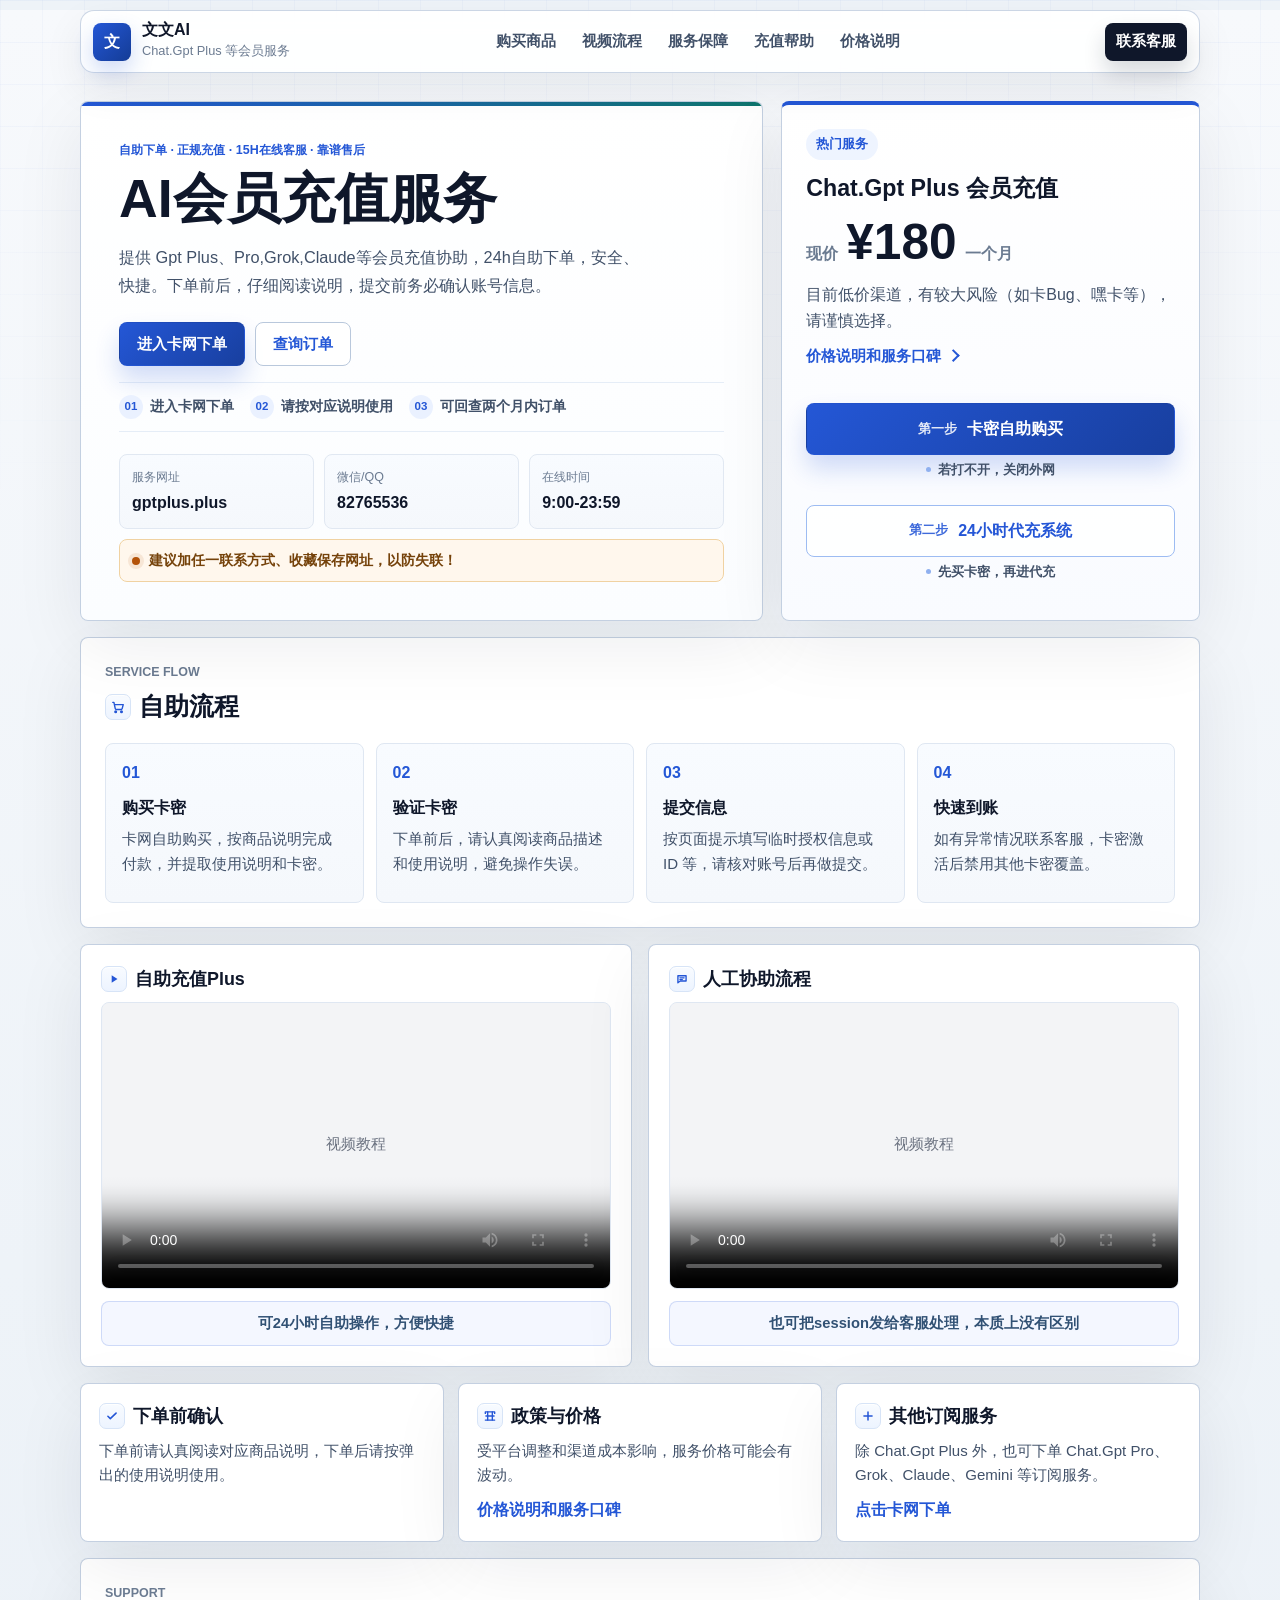
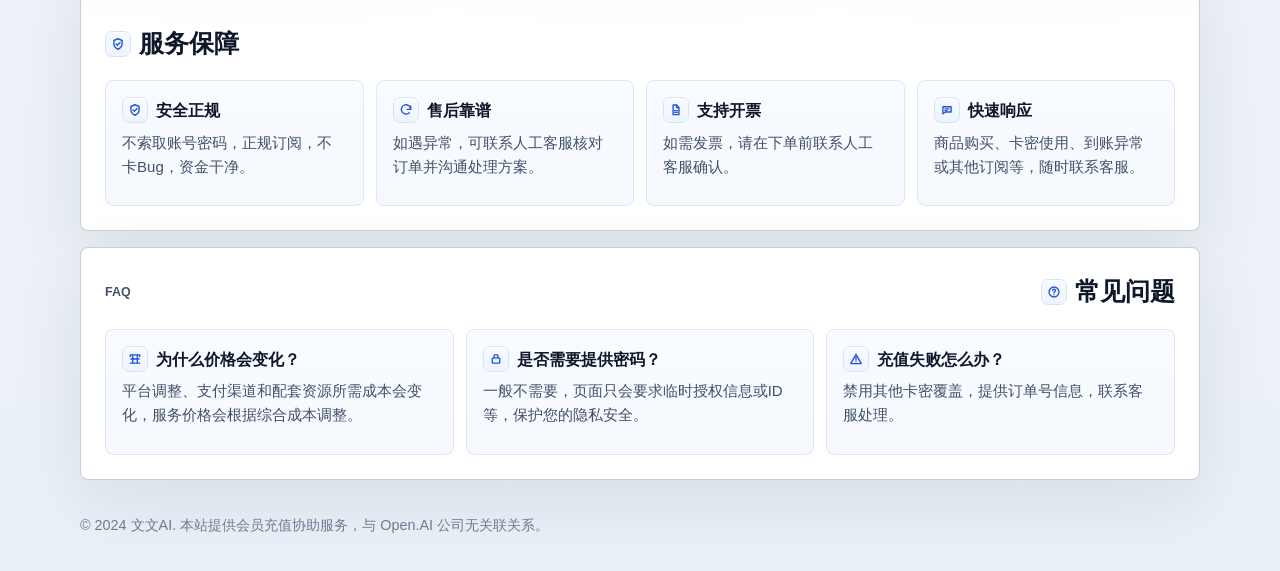
==== commit 402bc762: "Replace site URL with gptplus.plus" ====
--- a/index.html
+++ b/index.html
@@ -4,7 +4,7 @@
   <meta charset="UTF-8">
   <meta name="viewport" content="width=device-width, initial-scale=1.0">
   <title>Chat.Gpt Plus 等会员服务 | 文文AI</title>
-  <meta name="description" content="Chat.Gpt Plus 会员充值协助、自助购买指引与人工客服支持。服务网址 aivip.biz，联系方式 82765536。">
+  <meta name="description" content="Chat.Gpt Plus 会员充值协助、自助购买指引与人工客服支持。服务网址 gptplus.plus，联系方式 82765536。">
   <meta name="robots" content="noindex,nofollow,noarchive,nosnippet">
   <meta name="googlebot" content="noindex,nofollow,noarchive,nosnippet">
   <meta name="referrer" content="no-referrer">
@@ -49,7 +49,7 @@
         <dl class="hero-meta">
           <div>
             <dt>服务网址</dt>
-            <dd><button class="meta-copy" type="button" data-copy-site="https://aivip.biz/" aria-label="复制服务网址并添加收藏">aivip.biz</button></dd>
+            <dd><button class="meta-copy" type="button" data-copy-site="https://gptplus.plus/" aria-label="复制服务网址并添加收藏">gptplus.plus</button></dd>
           </div>
           <div>
             <dt>微信/QQ</dt>
@@ -362,7 +362,7 @@
       siteButtons.forEach((button) => {
         button.addEventListener("click", async (event) => {
           event.preventDefault();
-          const url = button.dataset.copySite || "https://aivip.biz/";
+          const url = button.dataset.copySite || "https://gptplus.plus/";
           try {
             await copyText(url);
           } catch (error) {
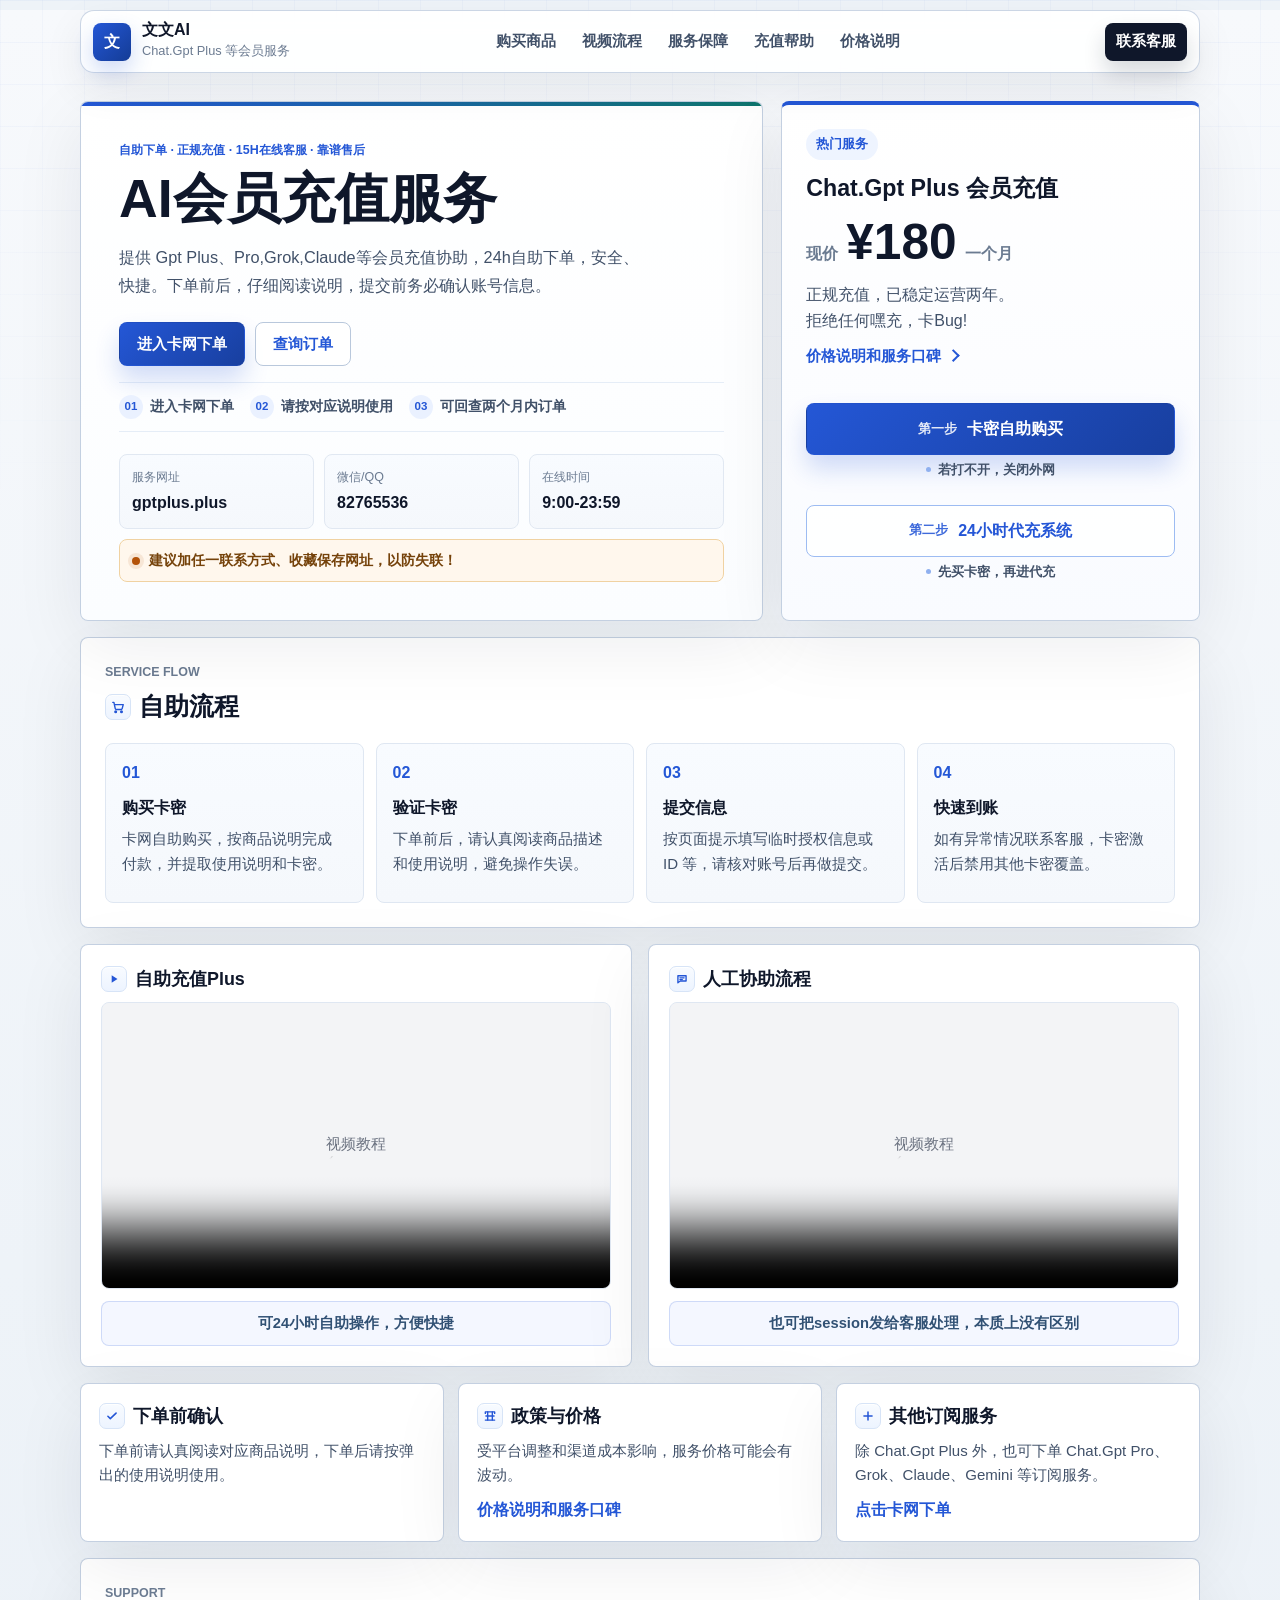
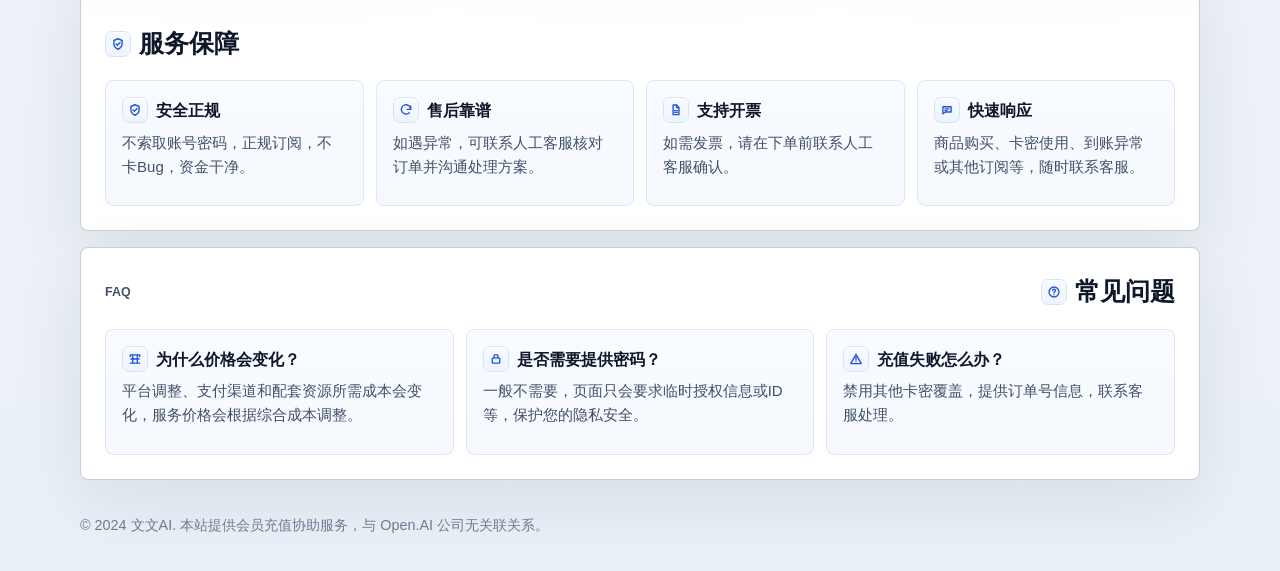
==== commit e8aed6e3: "Sync homepage recharge copy line break" ====
--- a/index.html
+++ b/index.html
@@ -71,7 +71,7 @@
           <strong>¥180</strong>
           <span>一个月</span>
         </div>
-        <p>目前低价渠道，有较大风险（如卡Bug、嘿卡等），请谨慎选择。</p>
+        <p>正规充值，已稳定运营两年。<br>拒绝任何嘿充，卡Bug!</p>
         <a class="price-detail-link" href="gpt170.html" target="_blank" rel="noopener noreferrer nofollow">价格说明和服务口碑</a>
         <div class="order-actions">
           <div class="step-action-item">
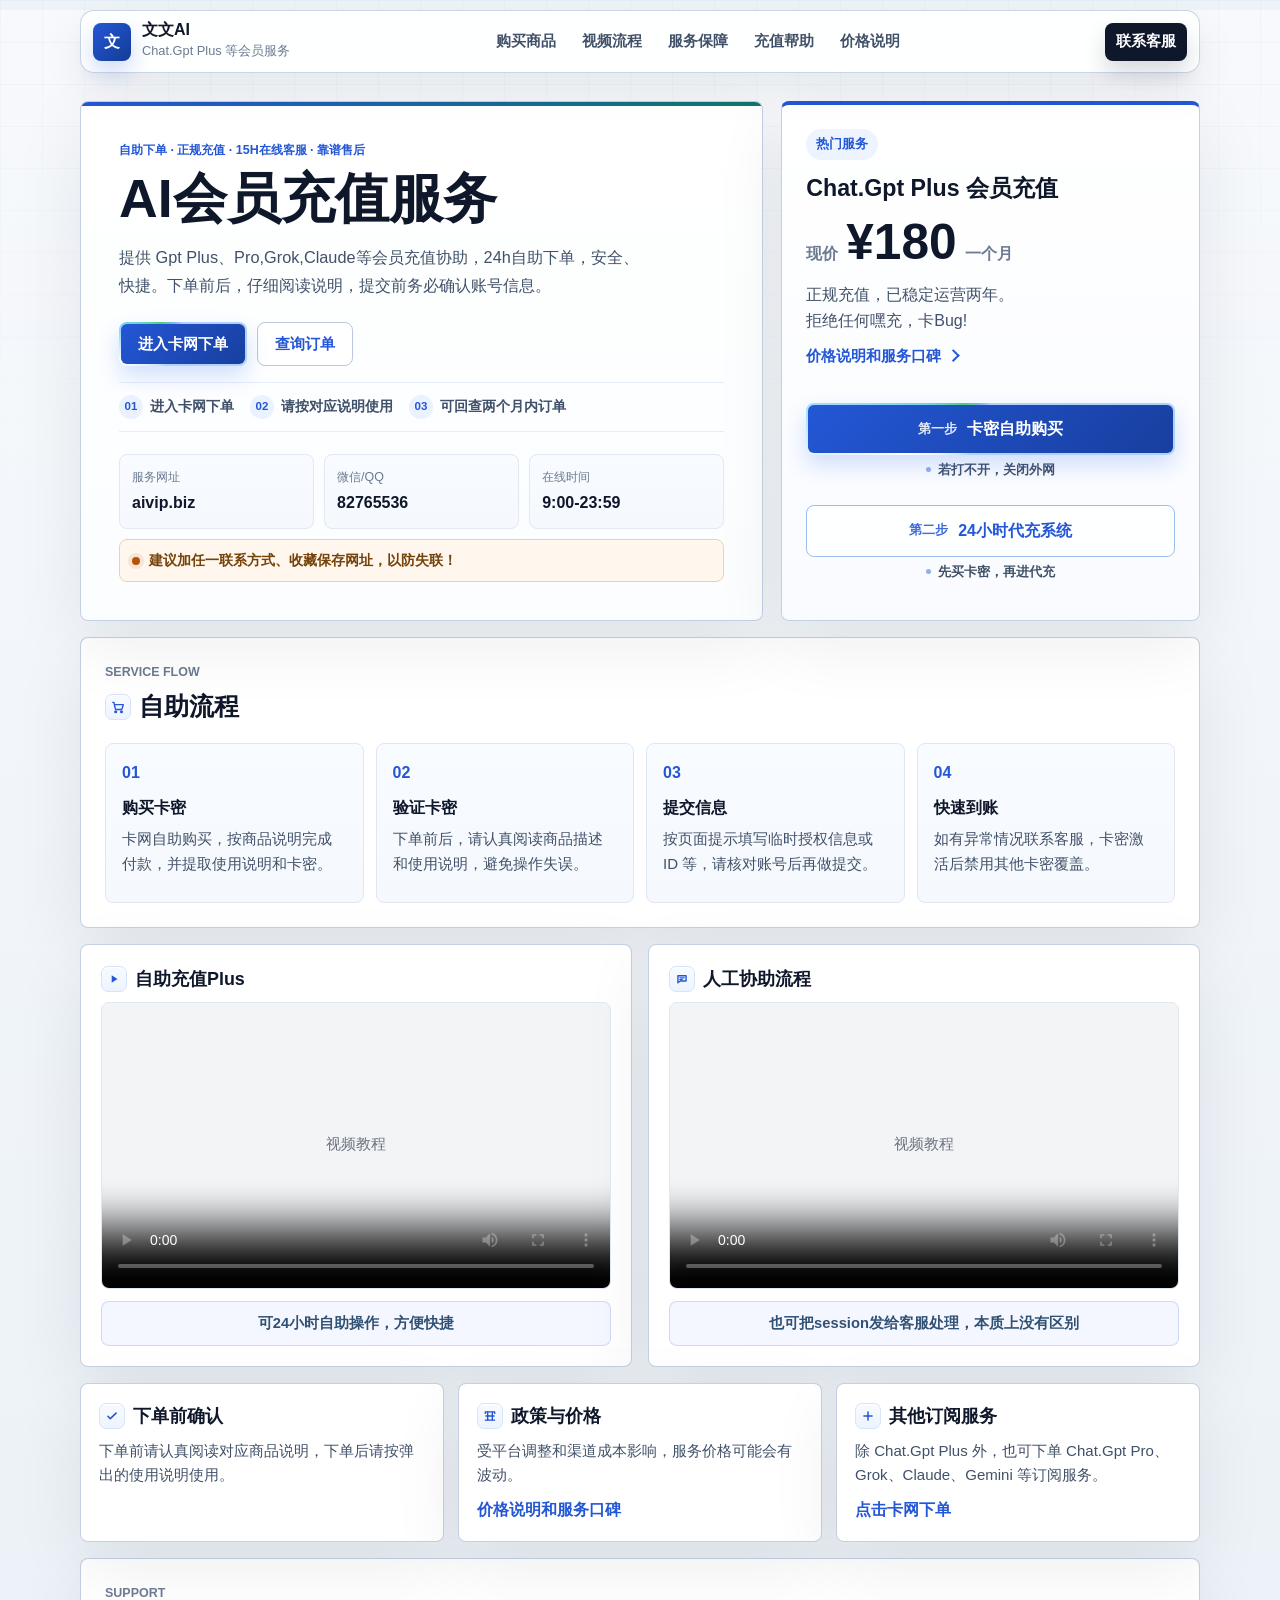
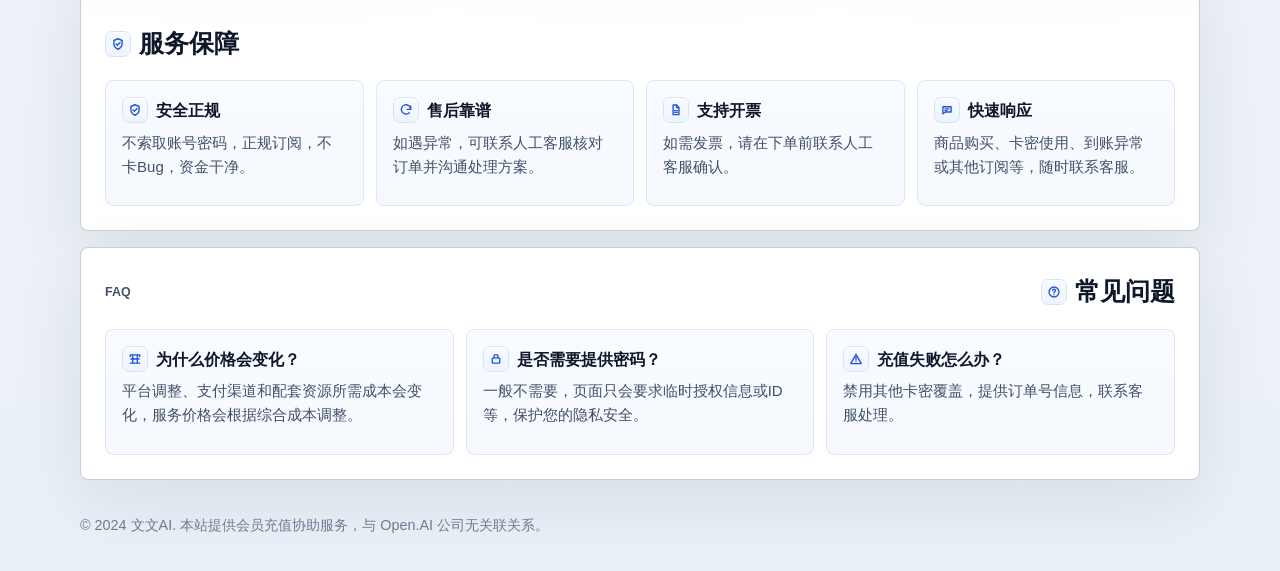
==== commit dc181211: "Add flowing border to purchase buttons" ====
--- a/index.html
+++ b/index.html
@@ -1,14 +1,14 @@
-<!DOCTYPE html>
+﻿<!DOCTYPE html>
 <html lang="zh-CN">
 <head>
   <meta charset="UTF-8">
   <meta name="viewport" content="width=device-width, initial-scale=1.0">
   <title>Chat.Gpt Plus 等会员服务 | 文文AI</title>
-  <meta name="description" content="Chat.Gpt Plus 会员充值协助、自助购买指引与人工客服支持。服务网址 gptplus.plus，联系方式 82765536。">
+  <meta name="description" content="Chat.Gpt Plus 会员充值协助、自助购买指引与人工客服支持。服务网址 aivip.biz，联系方式 82765536。">
   <meta name="robots" content="noindex,nofollow,noarchive,nosnippet">
   <meta name="googlebot" content="noindex,nofollow,noarchive,nosnippet">
   <meta name="referrer" content="no-referrer">
-  <link rel="stylesheet" href="assets/professional.css?v=home-icons-20260531">
+  <link rel="stylesheet" href="assets/professional.css?v=home-flow-buttons-20260702">
 </head>
 <body class="clean-home">
   <header class="site-header">
@@ -38,7 +38,7 @@
           提供 Gpt Plus、Pro,Grok,Claude等会员充值协助，24h自助下单，安全、快捷。下单前后，仔细阅读说明，提交前务必确认账号信息。
         </p>
         <div class="hero-actions">
-          <a class="btn btn-primary" href="https://fe.dtyuedan.cn/shop/gptplus" target="_blank" rel="noopener noreferrer nofollow">进入卡网下单</a>
+          <a class="btn btn-primary btn-flow-border" href="https://fe.dtyuedan.cn/shop/gptplus" target="_blank" rel="noopener noreferrer nofollow">进入卡网下单</a>
           <a class="btn btn-secondary" href="https://fe.dtyuedan.cn/order" target="_blank" rel="noopener noreferrer nofollow" data-order-query>查询订单</a>
         </div>
         <div class="hero-route" aria-label="服务路径">
@@ -49,7 +49,7 @@
         <dl class="hero-meta">
           <div>
             <dt>服务网址</dt>
-            <dd><button class="meta-copy" type="button" data-copy-site="https://gptplus.plus/" aria-label="复制服务网址并添加收藏">gptplus.plus</button></dd>
+            <dd><button class="meta-copy" type="button" data-copy-site="https://aivip.biz/" aria-label="复制服务网址并添加收藏">aivip.biz</button></dd>
           </div>
           <div>
             <dt>微信/QQ</dt>
@@ -75,7 +75,7 @@
         <a class="price-detail-link" href="gpt170.html" target="_blank" rel="noopener noreferrer nofollow">价格说明和服务口碑</a>
         <div class="order-actions">
           <div class="step-action-item">
-            <a class="btn btn-primary full step-button" href="https://fe.dtyuedan.cn/shop/gptplus" target="_blank" rel="noopener noreferrer nofollow"><span>第一步</span>卡密自助购买</a>
+            <a class="btn btn-primary full step-button btn-flow-border" href="https://fe.dtyuedan.cn/shop/gptplus" target="_blank" rel="noopener noreferrer nofollow"><span>第一步</span>卡密自助购买</a>
             <p class="step-tip step-tip-buy">若打不开，关闭外网</p>
           </div>
           <div class="step-action-item">
@@ -362,7 +362,7 @@
       siteButtons.forEach((button) => {
         button.addEventListener("click", async (event) => {
           event.preventDefault();
-          const url = button.dataset.copySite || "https://gptplus.plus/";
+          const url = button.dataset.copySite || "https://aivip.biz/";
           try {
             await copyText(url);
           } catch (error) {
@@ -380,3 +380,4 @@
   </footer>
 </body>
 </html>
+
--- a/assets/professional.css
+++ b/assets/professional.css
@@ -1,4 +1,4 @@
-:root {
+﻿:root {
   --page: #f4f6fa;
   --surface: #ffffff;
   --surface-soft: #f8fafc;
@@ -2264,3 +2264,33 @@
     width: 100%;
   }
 }
+@property --home-flow-border-angle {
+  syntax: "<angle>";
+  inherits: false;
+  initial-value: 0deg;
+}
+
+.clean-home .btn.btn-flow-border {
+  --home-flow-border-angle: 0deg;
+  --home-flow-surface: linear-gradient(135deg, var(--brand), var(--brand-dark));
+  position: relative;
+  overflow: hidden;
+  border: 2px solid transparent;
+  background:
+    var(--home-flow-surface) padding-box,
+    conic-gradient(from var(--home-flow-border-angle), rgba(96, 165, 250, 0.5) 0deg, rgba(96, 165, 250, 0.5) 218deg, #fff 254deg, #7dd3fc 286deg, rgba(34, 197, 94, 0.82) 312deg, rgba(59, 130, 246, 0.62) 338deg, rgba(96, 165, 250, 0.5) 360deg) border-box;
+  background-clip: padding-box, border-box;
+  box-shadow: 0 10px 22px rgba(37, 99, 235, 0.2);
+  animation: homeFlowBorder 2.2s linear infinite;
+}
+
+.clean-home .btn.btn-flow-border:hover {
+  --home-flow-surface: linear-gradient(135deg, #2563eb, #1d4ed8);
+}
+
+@keyframes homeFlowBorder {
+  to {
+    --home-flow-border-angle: 360deg;
+  }
+}
+
